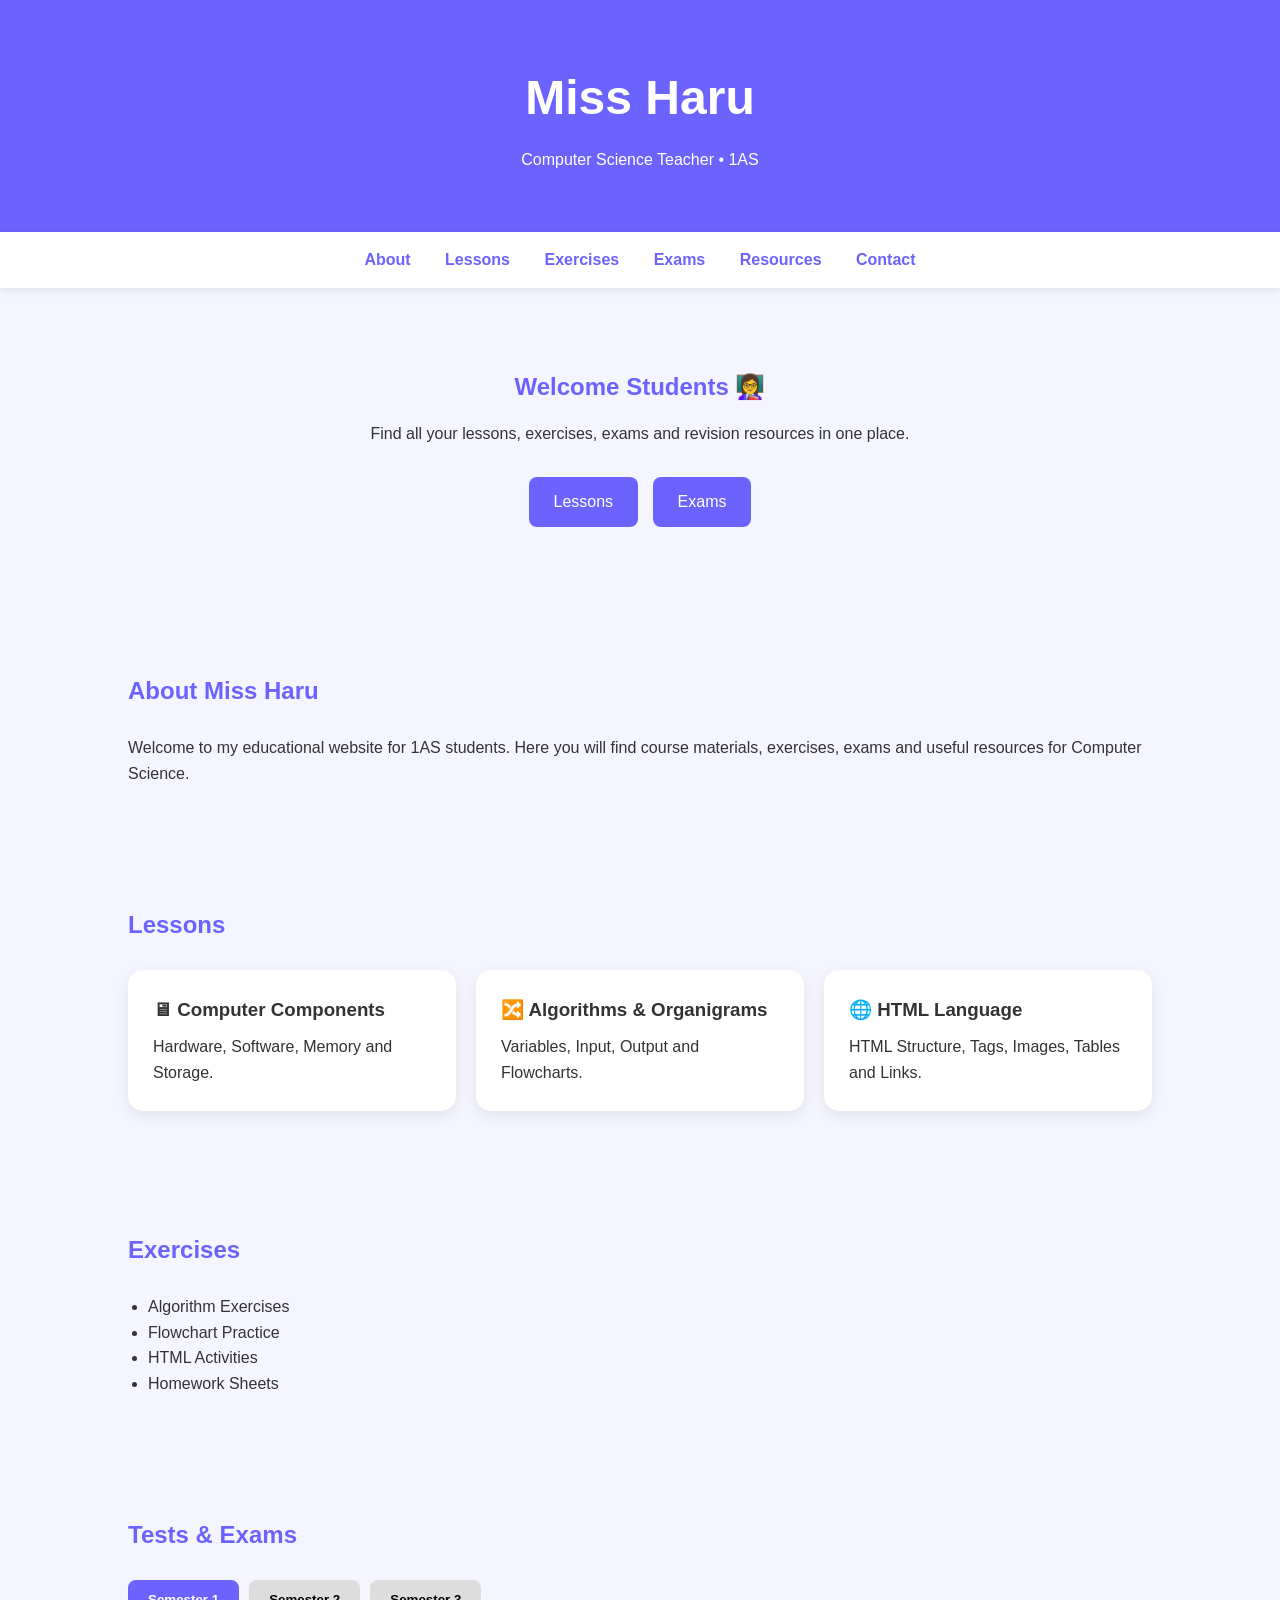
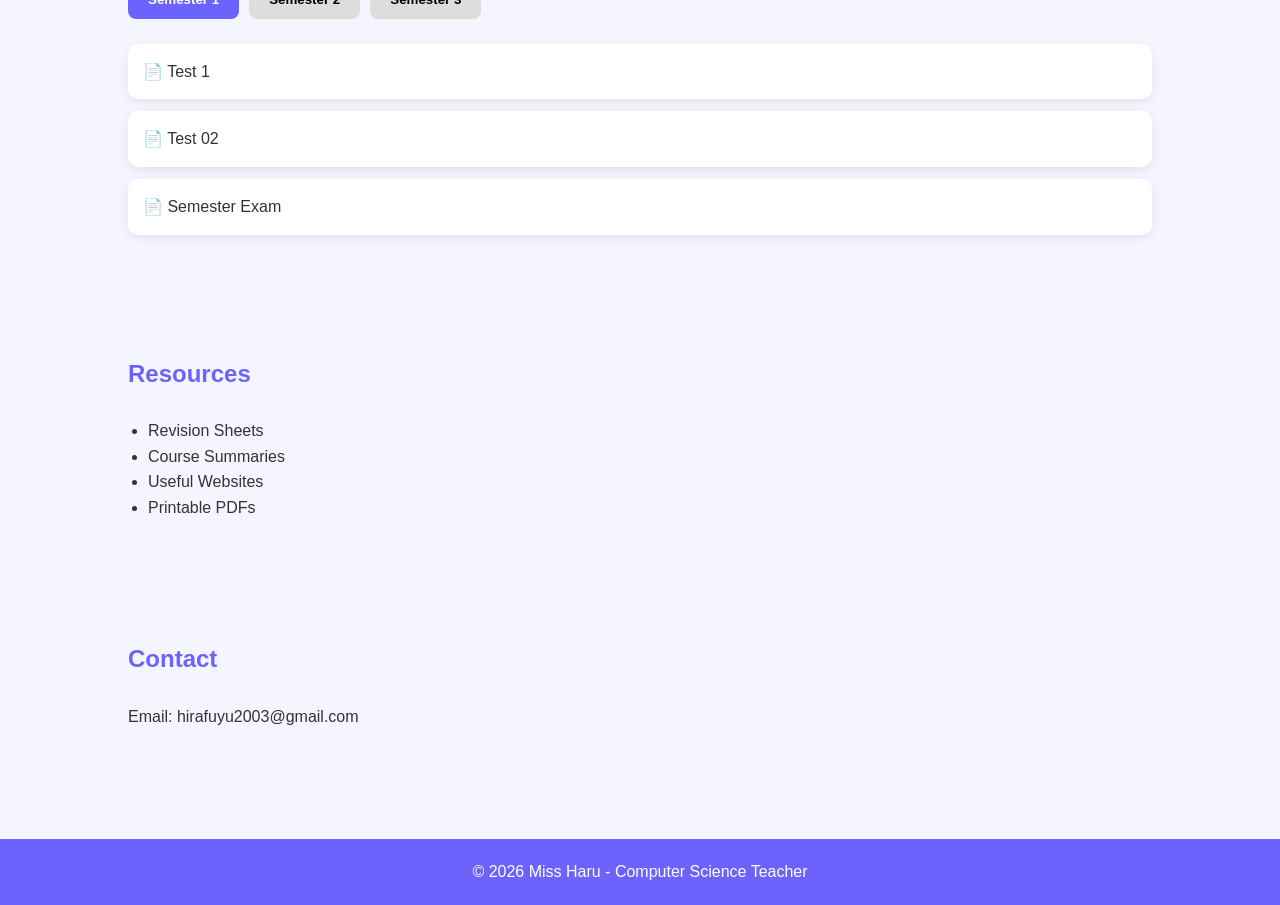
==== index.html @ 5f1b2a5d "Update index.html" ====
<!DOCTYPE html>
<html lang="en">
<head>
    <meta charset="UTF-8">
    <meta name="viewport" content="width=device-width, initial-scale=1.0">
    <title>Miss Haru | Computer Science Teacher</title>
    <link rel="stylesheet" href="style.css">
</head>
<body>

<header>
    <h1>Miss Haru</h1>
    <p>Computer Science Teacher • 1AS</p>
</header>

<nav>
    <a href="#about">About</a>
    <a href="#lessons">Lessons</a>
    <a href="#exercises">Exercises</a>
    <a href="#exams">Exams</a>
    <a href="#resources">Resources</a>
    <a href="#contact">Contact</a>
</nav>

<section class="hero">
    <h2>Welcome Students 👩‍🏫</h2>
    <p>
        Find all your lessons, exercises, exams and revision resources
        in one place.
    </p>

    <div class="buttons">
        <a href="#lessons" class="btn">Lessons</a>
        <a href="#exams" class="btn">Exams</a>
    </div>
</section>

<section id="about">
    <h2>About Miss Haru</h2>
    <p>
        Welcome to my educational website for 1AS students.
        Here you will find course materials, exercises,
        exams and useful resources for Computer Science.
    </p>
</section>

<section id="lessons">
    <h2>Lessons</h2>

    <div class="cards">

        <div class="card">
            <h3>🖥 Computer Components</h3>
            <p>Hardware, Software, Memory and Storage.</p>
        </div>

        <div class="card">
            <h3>🔀 Algorithms & Organigrams</h3>
            <p>Variables, Input, Output and Flowcharts.</p>
        </div>

        <div class="card">
            <h3>🌐 HTML Language</h3>
            <p>HTML Structure, Tags, Images, Tables and Links.</p>
        </div>

    </div>
</section>

<section id="exercises">
    <h2>Exercises</h2>

    <ul>
        <li>Algorithm Exercises</li>
        <li>Flowchart Practice</li>
        <li>HTML Activities</li>
        <li>Homework Sheets</li>
    </ul>
</section>

<section id="exams">
    <h2>Tests & Exams</h2>

    <div class="semester-buttons">

        <button class="semester-btn active"
                onclick="showSemester('s1', this)">
            Semester 1
        </button>

        <button class="semester-btn"
                onclick="showSemester('s2', this)">
            Semester 2
        </button>

        <button class="semester-btn"
                onclick="showSemester('s3', this)">
            Semester 3
        </button>

    </div>

    <!-- Semester 1 -->
    <div id="s1" class="semester-content">

        <a class="file-link"
           href="https://docs.google.com/document/d/1HttYBcA6JIwqnzbHLLjo4hazsIRl4T9G/edit?usp=drive_link&ouid=104030590589954354339&rtpof=true&sd=true"
           target="_blank">
           📄 Test 1
        </a>

        <a class="file-link"
           href="https://drive.google.com/drive/MyDrive/Miss.Haru/exams/semester1/فرض C - easier.docx"
           target="_blank">
           📄 Test 02
        </a>

        <a class="file-link"
           href="https://drive.google.com/drive/MyDrive/Miss.Haru/exams/semester1/فرض B - easier.docx"
           target="_blank">
           📄 Semester Exam
        </a>

    </div>

    <!-- Semester 2 -->
    <div id="s2" class="semester-content hidden">

        <a class="file-link"
           href="https://drive.google.com/file/d/FILE_ID_4/view"
           target="_blank">
           📄 Test 03
        </a>

        <a class="file-link"
           href="https://drive.google.com/file/d/FILE_ID_5/view"
           target="_blank">
           📄 Test 04
        </a>

        <a class="file-link"
           href="https://drive.google.com/file/d/FILE_ID_6/view"
           target="_blank">
           📄 Semester Exam
        </a>

    </div>

    <!-- Semester 3 -->
    <div id="s3" class="semester-content hidden">

        <a class="file-link"
           href="https://drive.google.com/file/d/FILE_ID_7/view"
           target="_blank">
           📄 Final Exam
        </a>

        <a class="file-link"
           href="https://drive.google.com/file/d/FILE_ID_8/view"
           target="_blank">
           📄 Revision Test
        </a>

    </div>

</section>

<section id="resources">
    <h2>Resources</h2>

    <ul>
        <li>Revision Sheets</li>
        <li>Course Summaries</li>
        <li>Useful Websites</li>
        <li>Printable PDFs</li>
    </ul>
</section>

<section id="contact">
    <h2>Contact</h2>

    <p>Email: hirafuyu2003@gmail.com</p>
</section>

<footer>
    <p>© 2026 Miss Haru - Computer Science Teacher</p>
</footer>

<script src="script.js"></script>

</body>
</html>
---- style.css ----
*{
    margin:0;
    padding:0;
    box-sizing:border-box;
}

html{
    scroll-behavior:smooth;
}

body{
    font-family:Arial, Helvetica, sans-serif;
    background:#f4f5ff;
    color:#333;
    line-height:1.6;
}

header{
    background:#6c63ff;
    color:white;
    text-align:center;
    padding:60px 20px;
}

header h1{
    font-size:3rem;
}

header p{
    margin-top:10px;
}

nav{
    background:white;
    text-align:center;
    padding:15px;
    box-shadow:0 2px 8px rgba(0,0,0,.1);
    position:sticky;
    top:0;
    z-index:100;
}

nav a{
    text-decoration:none;
    color:#6c63ff;
    margin:0 15px;
    font-weight:bold;
}

nav a:hover{
    color:#4338ca;
}

.hero{
    text-align:center;
    padding:80px 20px;
}

.hero h2{
    margin-bottom:15px;
}

.buttons{
    margin-top:25px;
}

.btn{
    display:inline-block;
    text-decoration:none;
    background:#6c63ff;
    color:white;
    padding:12px 25px;
    border-radius:8px;
    margin:5px;
}

.btn:hover{
    background:#4f46e5;
}

section{
    padding:60px 10%;
}

section h2{
    color:#6c63ff;
    margin-bottom:25px;
}

.cards{
    display:flex;
    flex-wrap:wrap;
    gap:20px;
}

.card{
    background:white;
    padding:25px;
    border-radius:15px;
    box-shadow:0 5px 15px rgba(0,0,0,.08);
    flex:1;
    min-width:250px;
    transition:0.3s;
}

.card:hover{
    transform:translateY(-6px);
}

.card h3{
    margin-bottom:10px;
}

ul{
    margin-left:20px;
}

.semester-buttons{
    display:flex;
    gap:10px;
    margin-bottom:25px;
    flex-wrap:wrap;
}

.semester-btn{
    padding:12px 20px;
    border:none;
    border-radius:8px;
    background:#ddd;
    cursor:pointer;
    font-weight:bold;
}

.semester-btn.active{
    background:#6c63ff;
    color:white;
}

.semester-content{
    display:flex;
    flex-direction:column;
    gap:12px;
}

.hidden{
    display:none;
}

.file-link{
    background:white;
    text-decoration:none;
    color:#333;
    padding:15px;
    border-radius:10px;
    box-shadow:0 3px 10px rgba(0,0,0,.08);
    transition:0.3s;
}

.file-link:hover{
    transform:translateX(5px);
}

footer{
    background:#6c63ff;
    color:white;
    text-align:center;
    padding:20px;
    margin-top:50px;
}

@media(max-width:768px){

    header h1{
        font-size:2rem;
    }

    nav a{
        display:block;
        margin:10px;
    }

    .cards{
        flex-direction:column;
    }

}
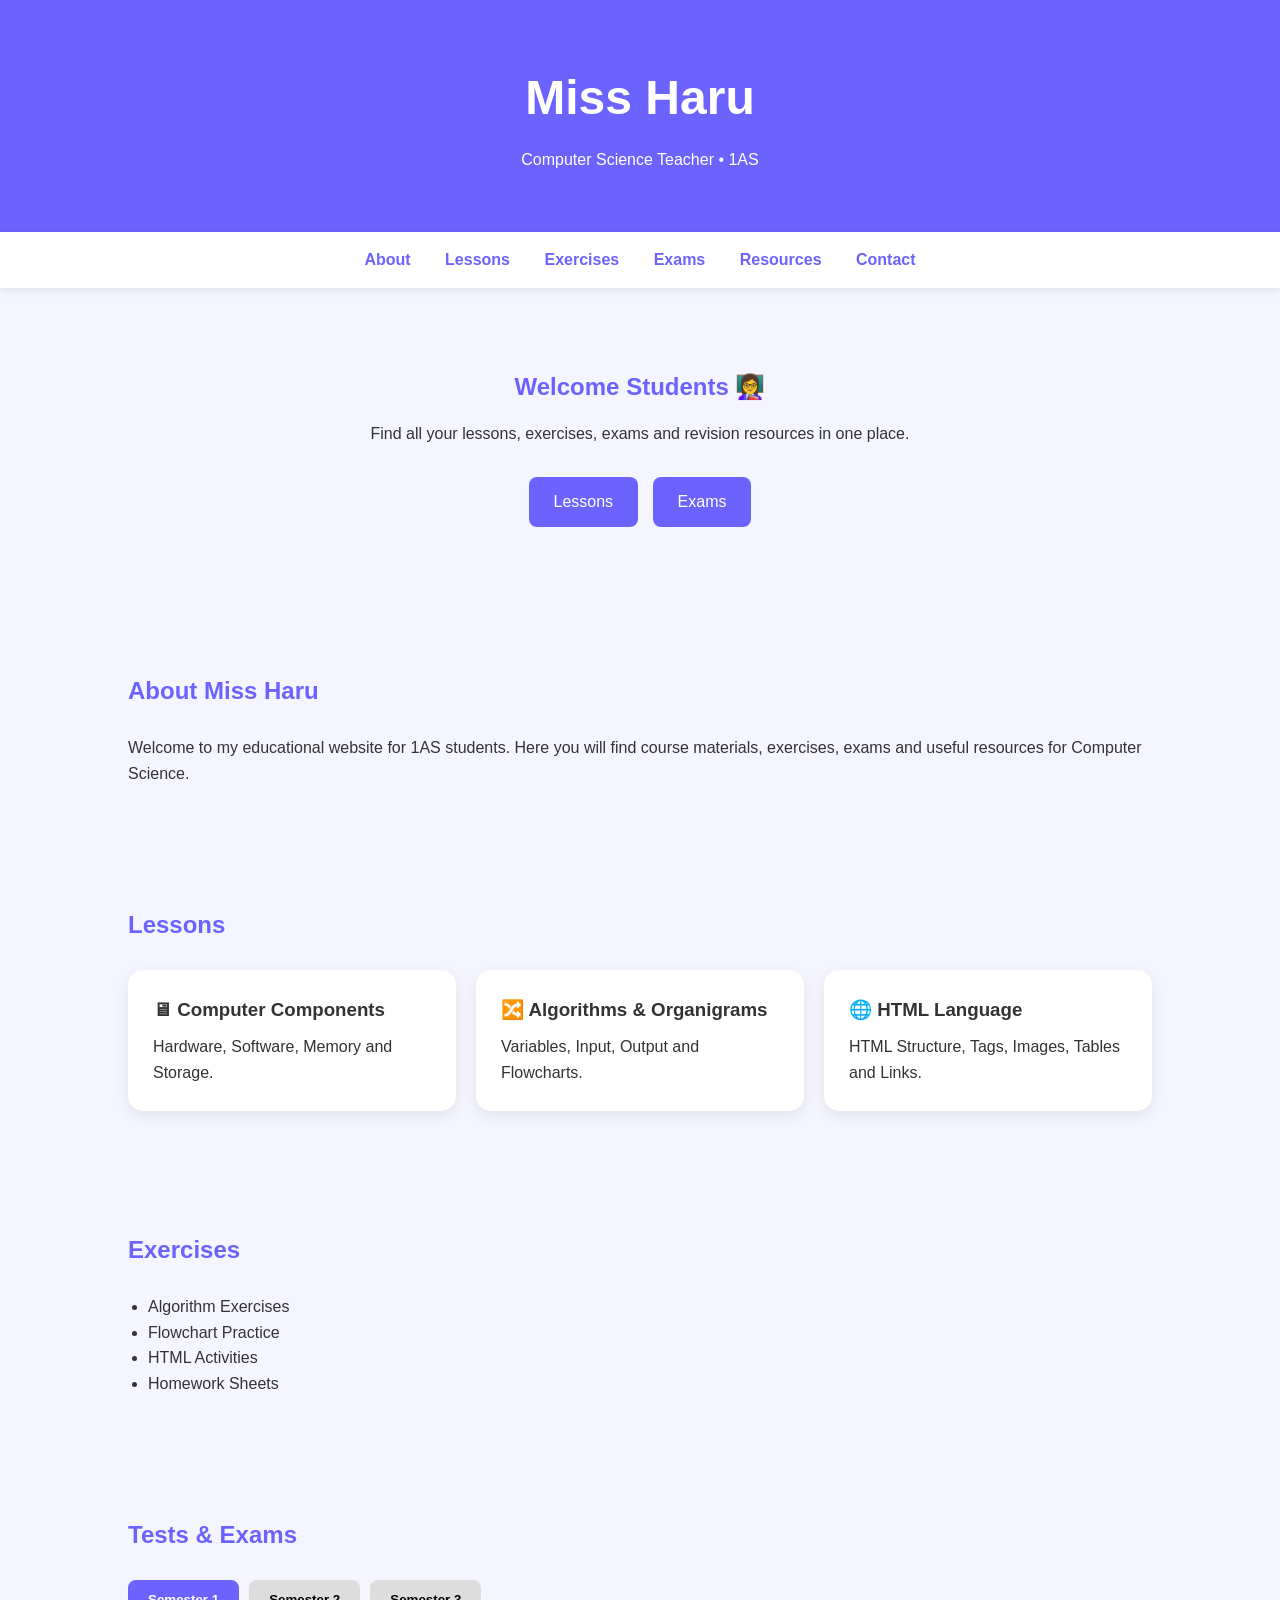
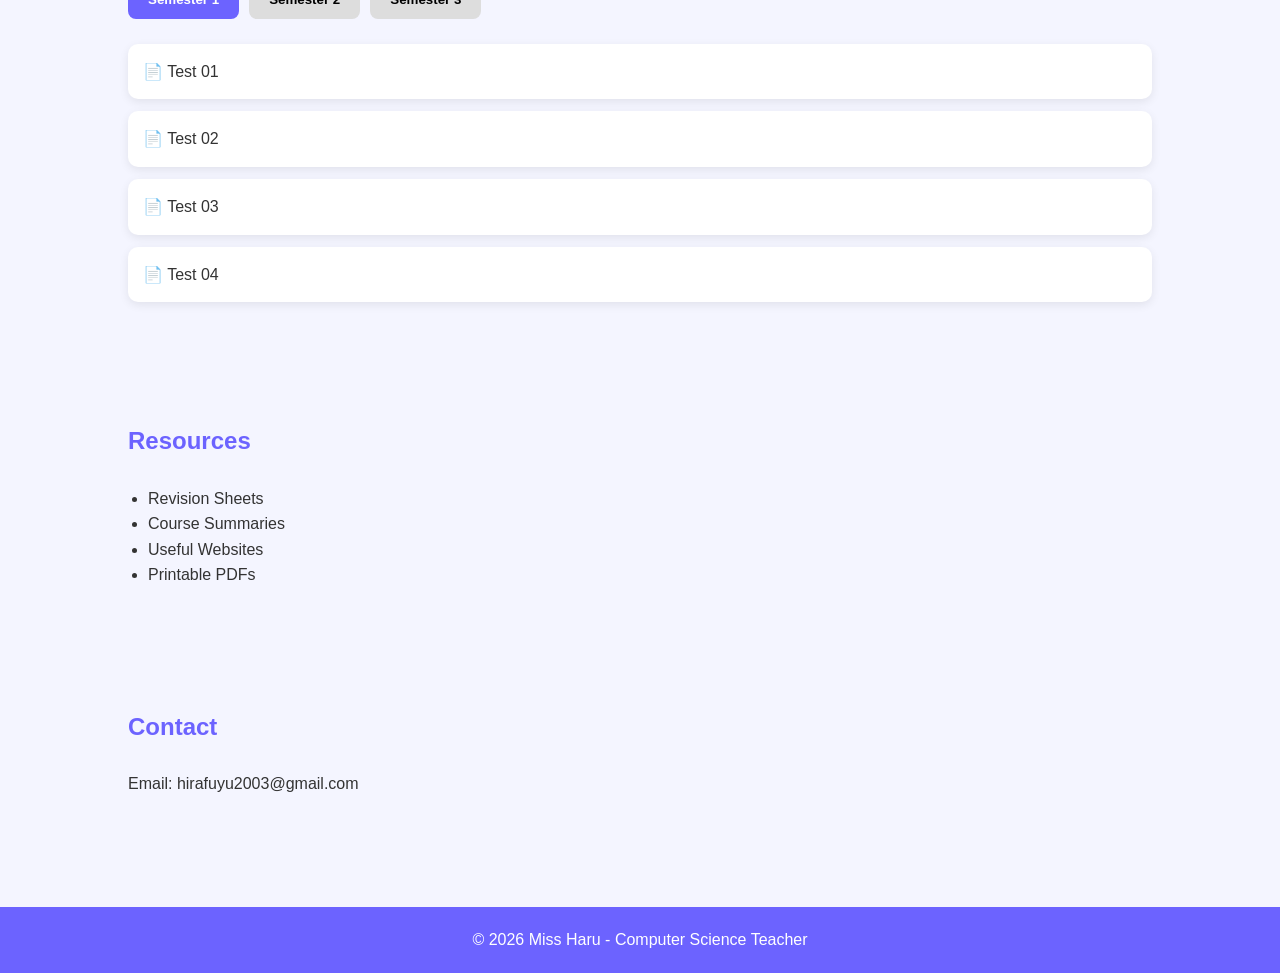
==== commit 9d04d6cd: "Update document links and test names in index.html" ====
--- a/index.html
+++ b/index.html
@@ -106,19 +106,25 @@
         <a class="file-link"
            href="https://docs.google.com/document/d/1HttYBcA6JIwqnzbHLLjo4hazsIRl4T9G/edit?usp=drive_link&ouid=104030590589954354339&rtpof=true&sd=true"
            target="_blank">
-           📄 Test 1
+           📄 Test 01
         </a>
 
         <a class="file-link"
-           href="https://drive.google.com/drive/MyDrive/Miss.Haru/exams/semester1/فرض C - easier.docx"
+           href="https://docs.google.com/document/d/1VN7Mac-yUS4EKmp8bcrLnFptUNzkGQrN/edit?usp=drive_link&ouid=104030590589954354339&rtpof=true&sd=true"
            target="_blank">
            📄 Test 02
         </a>
 
         <a class="file-link"
-           href="https://drive.google.com/drive/MyDrive/Miss.Haru/exams/semester1/فرض B - easier.docx"
+           href="https://docs.google.com/document/d/1Vyz4jThIdWHv7G8966OVTLlw8voYExCw/edit?usp=drive_link&ouid=104030590589954354339&rtpof=true&sd=true"
            target="_blank">
-           📄 Semester Exam
+           📄 Test 03
+        </a>
+        
+        <a class="file-link"
+           href="https://docs.google.com/document/d/1Las5_eQPMrxNv_8gL14Y8X1Q0MrZ-Vqn/edit?usp=drive_link&ouid=104030590589954354339&rtpof=true&sd=true"
+           target="_blank">
+           📄 Test 04
         </a>
 
     </div>
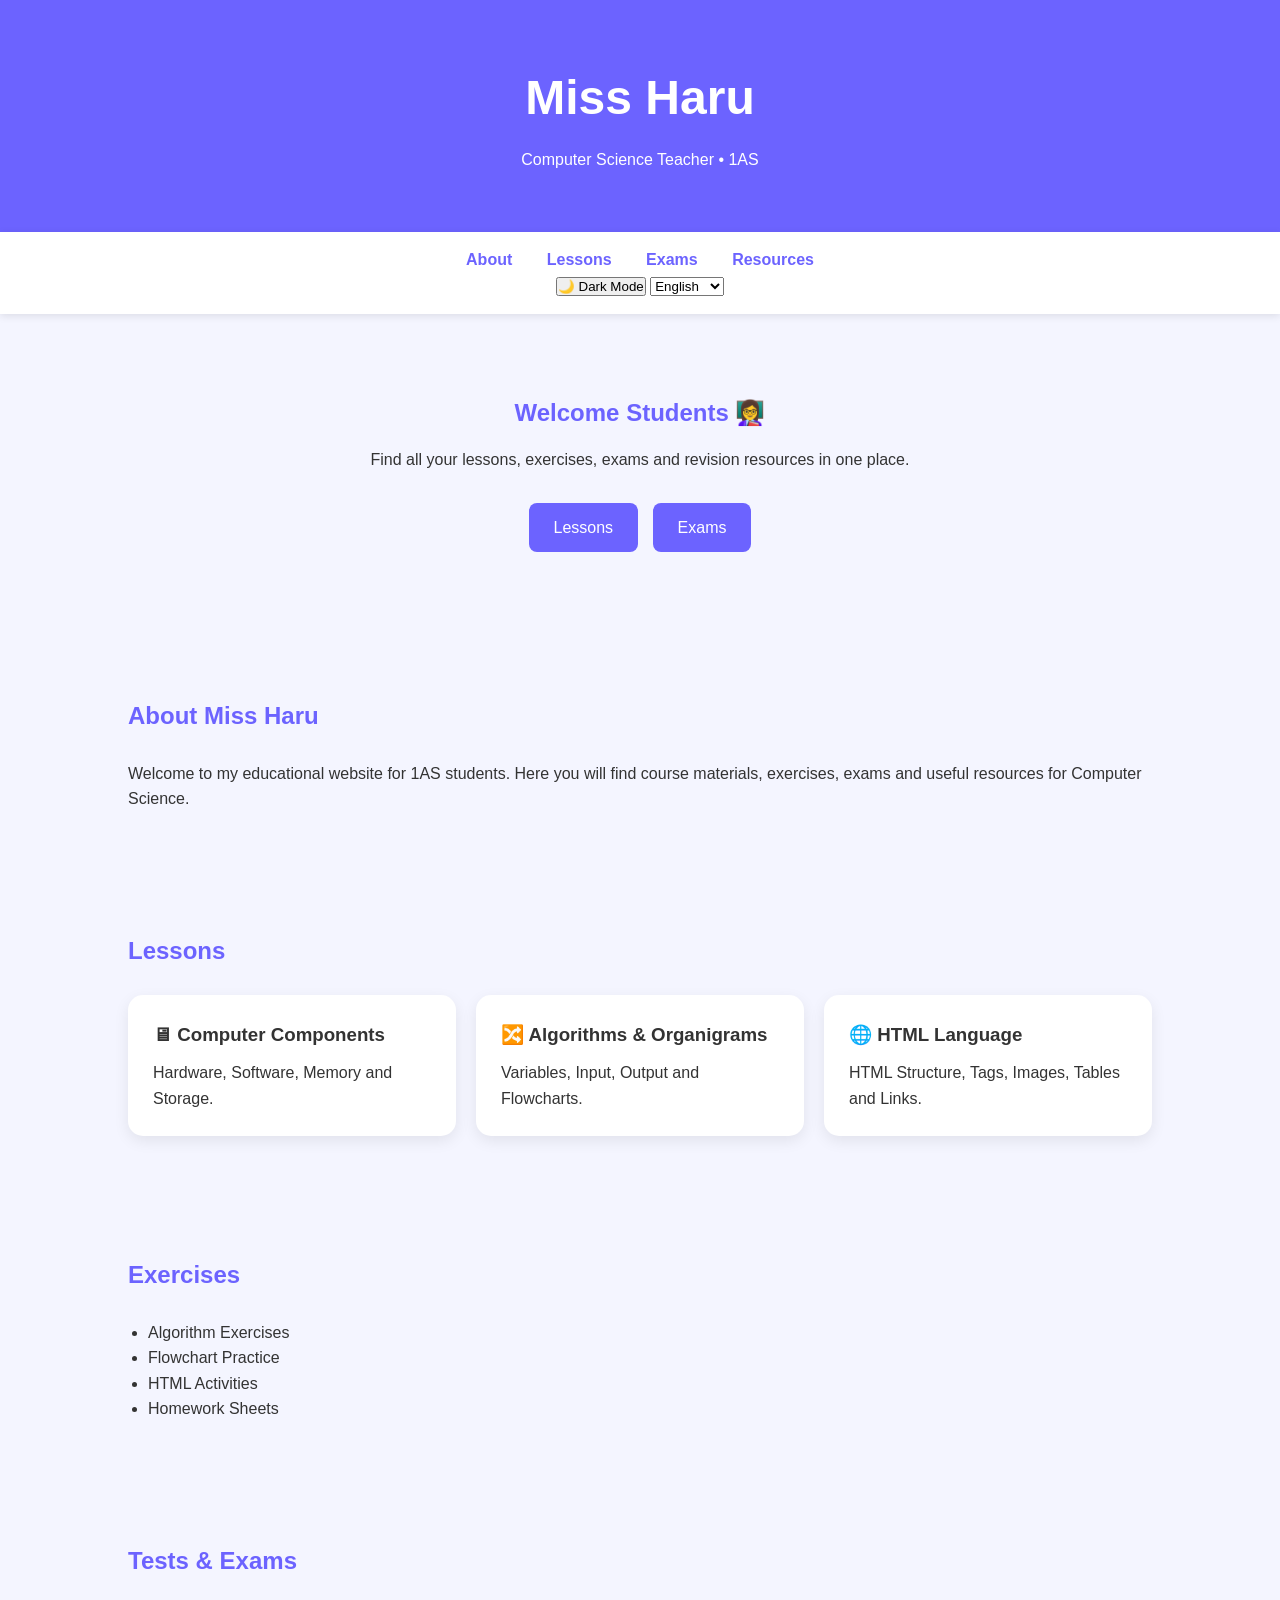
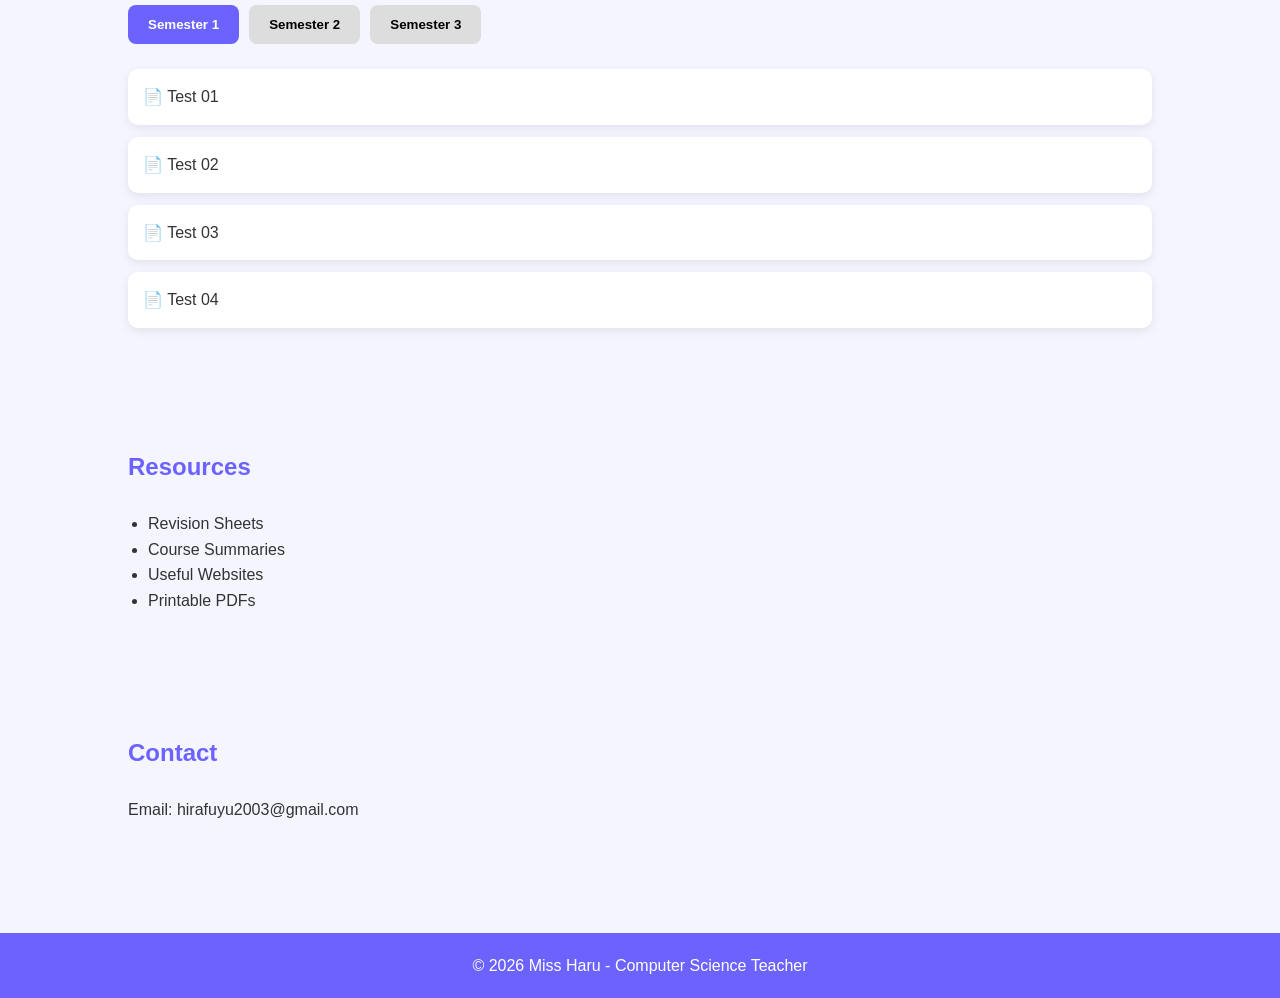
==== commit d0254a57: "Update index.html" ====
--- a/index.html
+++ b/index.html
@@ -14,14 +14,29 @@
 </header>
 
 <nav>
-    <a href="#about">About</a>
-    <a href="#lessons">Lessons</a>
-    <a href="#exercises">Exercises</a>
-    <a href="#exams">Exams</a>
-    <a href="#resources">Resources</a>
-    <a href="#contact">Contact</a>
+
+    <div class="nav-links">
+        <a href="#about">About</a>
+        <a href="#lessons">Lessons</a>
+        <a href="#exams">Exams</a>
+        <a href="#resources">Resources</a>
+    </div>
+
+    <div class="controls">
+
+        <button id="themeBtn">
+            🌙 Dark Mode
+        </button>
+
+        <select id="languageSelect">
+            <option value="en">English</option>
+            <option value="fr">Français</option>
+            <option value="ar">العربية</option>
+        </select>
+
+    </div>
+
 </nav>
-
 <section class="hero">
     <h2>Welcome Students 👩‍🏫</h2>
     <p>
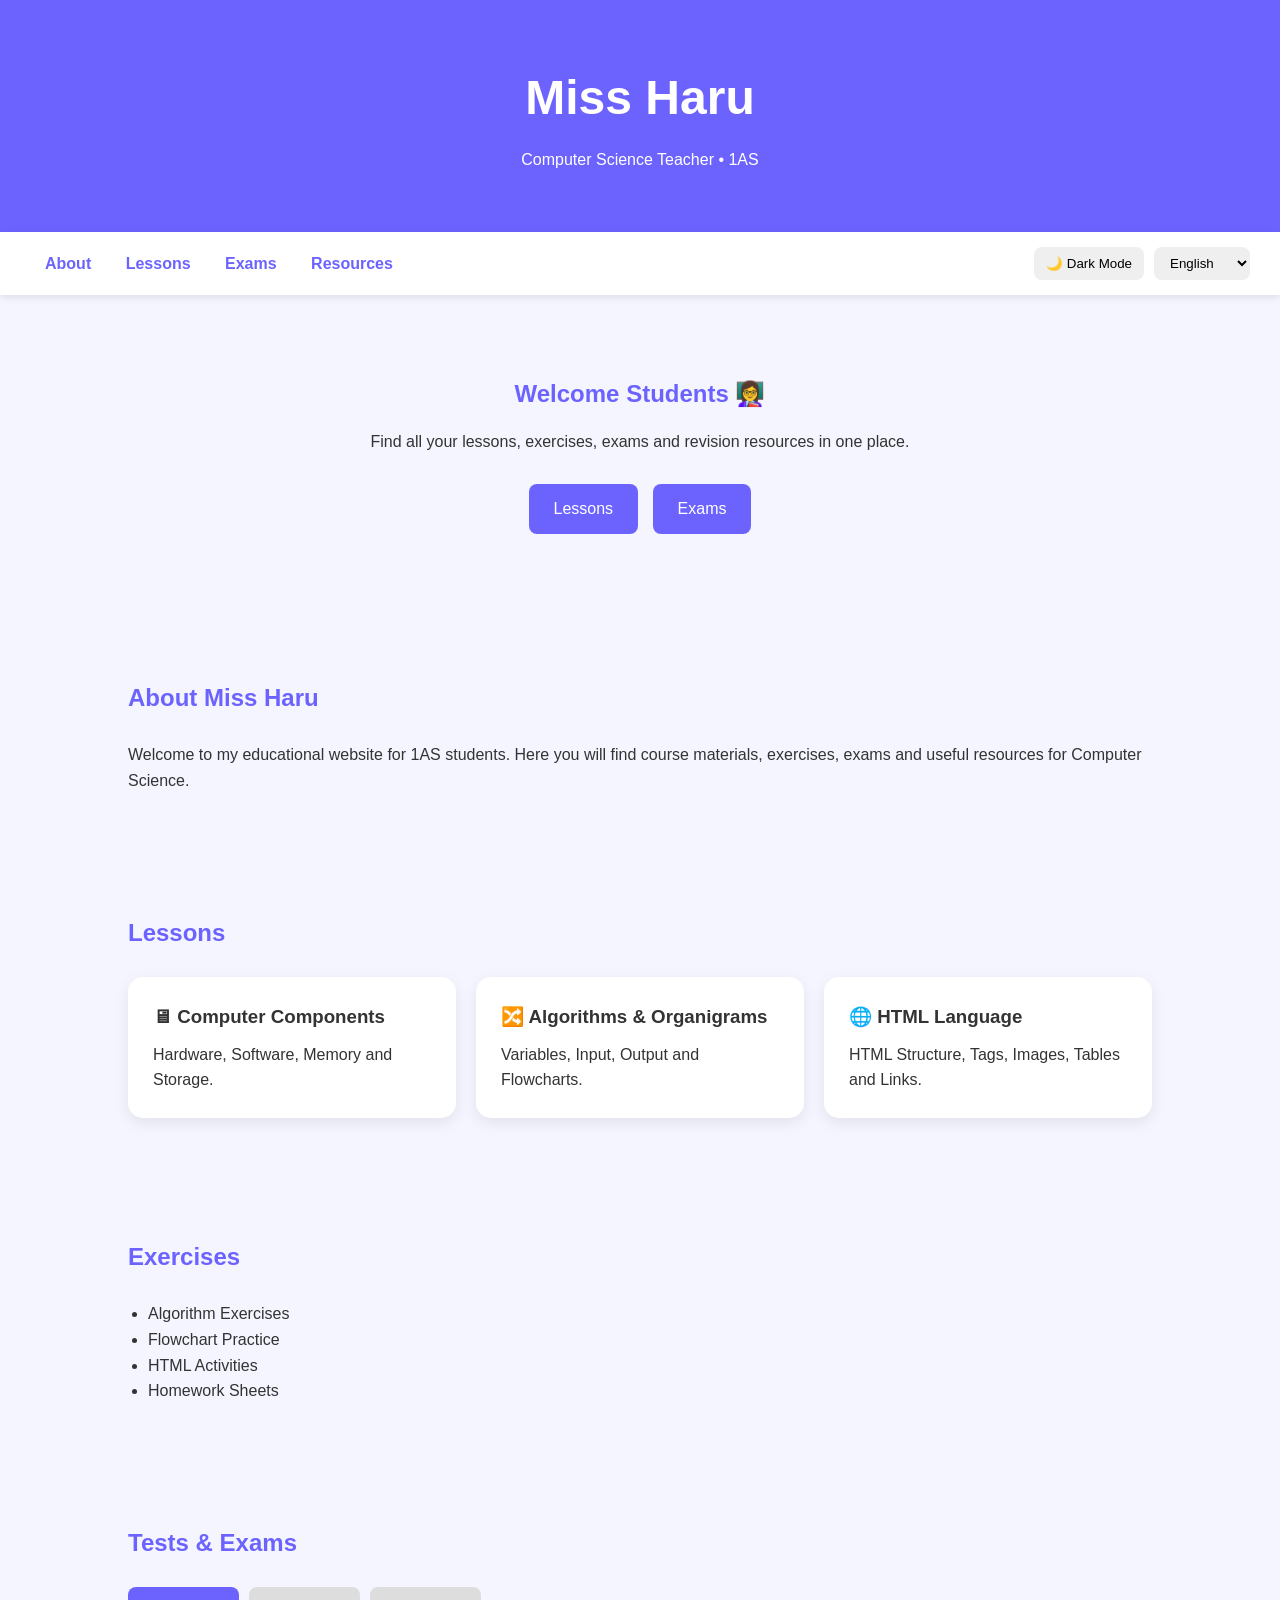
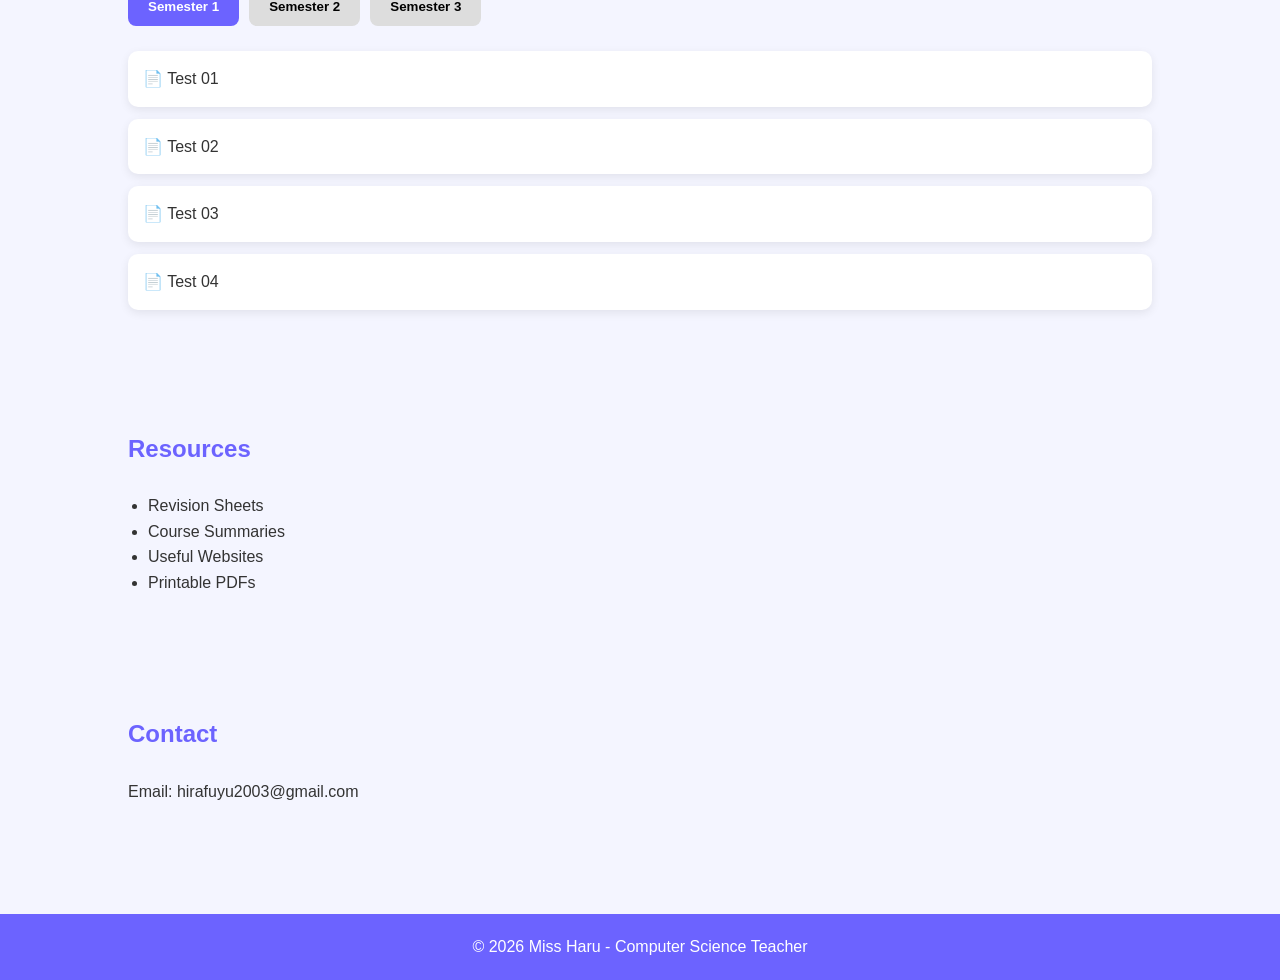
==== commit f17b6a16: "Add id to welcome title in index.html" ====
--- a/index.html
+++ b/index.html
@@ -38,7 +38,7 @@
 
 </nav>
 <section class="hero">
-    <h2>Welcome Students 👩‍🏫</h2>
+    <h2 id="welcomeTitle" >Welcome Students 👩‍🏫</h2>
     <p>
         Find all your lessons, exercises, exams and revision resources
         in one place.
--- a/style.css
+++ b/style.css
@@ -184,3 +184,53 @@
     }
 
 }
+nav{
+    display:flex;
+    justify-content:space-between;
+    align-items:center;
+    padding:15px 30px;
+    background:white;
+    box-shadow:0 2px 8px rgba(0,0,0,.1);
+}
+
+.nav-links a{
+    margin-right:15px;
+    text-decoration:none;
+    color:#6c63ff;
+    font-weight:bold;
+}
+
+.controls{
+    display:flex;
+    gap:10px;
+}
+
+#themeBtn,
+#languageSelect{
+    padding:8px 12px;
+    border:none;
+    border-radius:8px;
+    cursor:pointer;
+}
+.dark-mode{
+    background:#1e1e1e;
+    color:white;
+}
+
+.dark-mode nav{
+    background:#2a2a2a;
+}
+
+.dark-mode .card{
+    background:#2f2f2f;
+    color:white;
+}
+
+.dark-mode .file-link{
+    background:#2f2f2f;
+    color:white;
+}
+
+.dark-mode section{
+    color:white;
+}
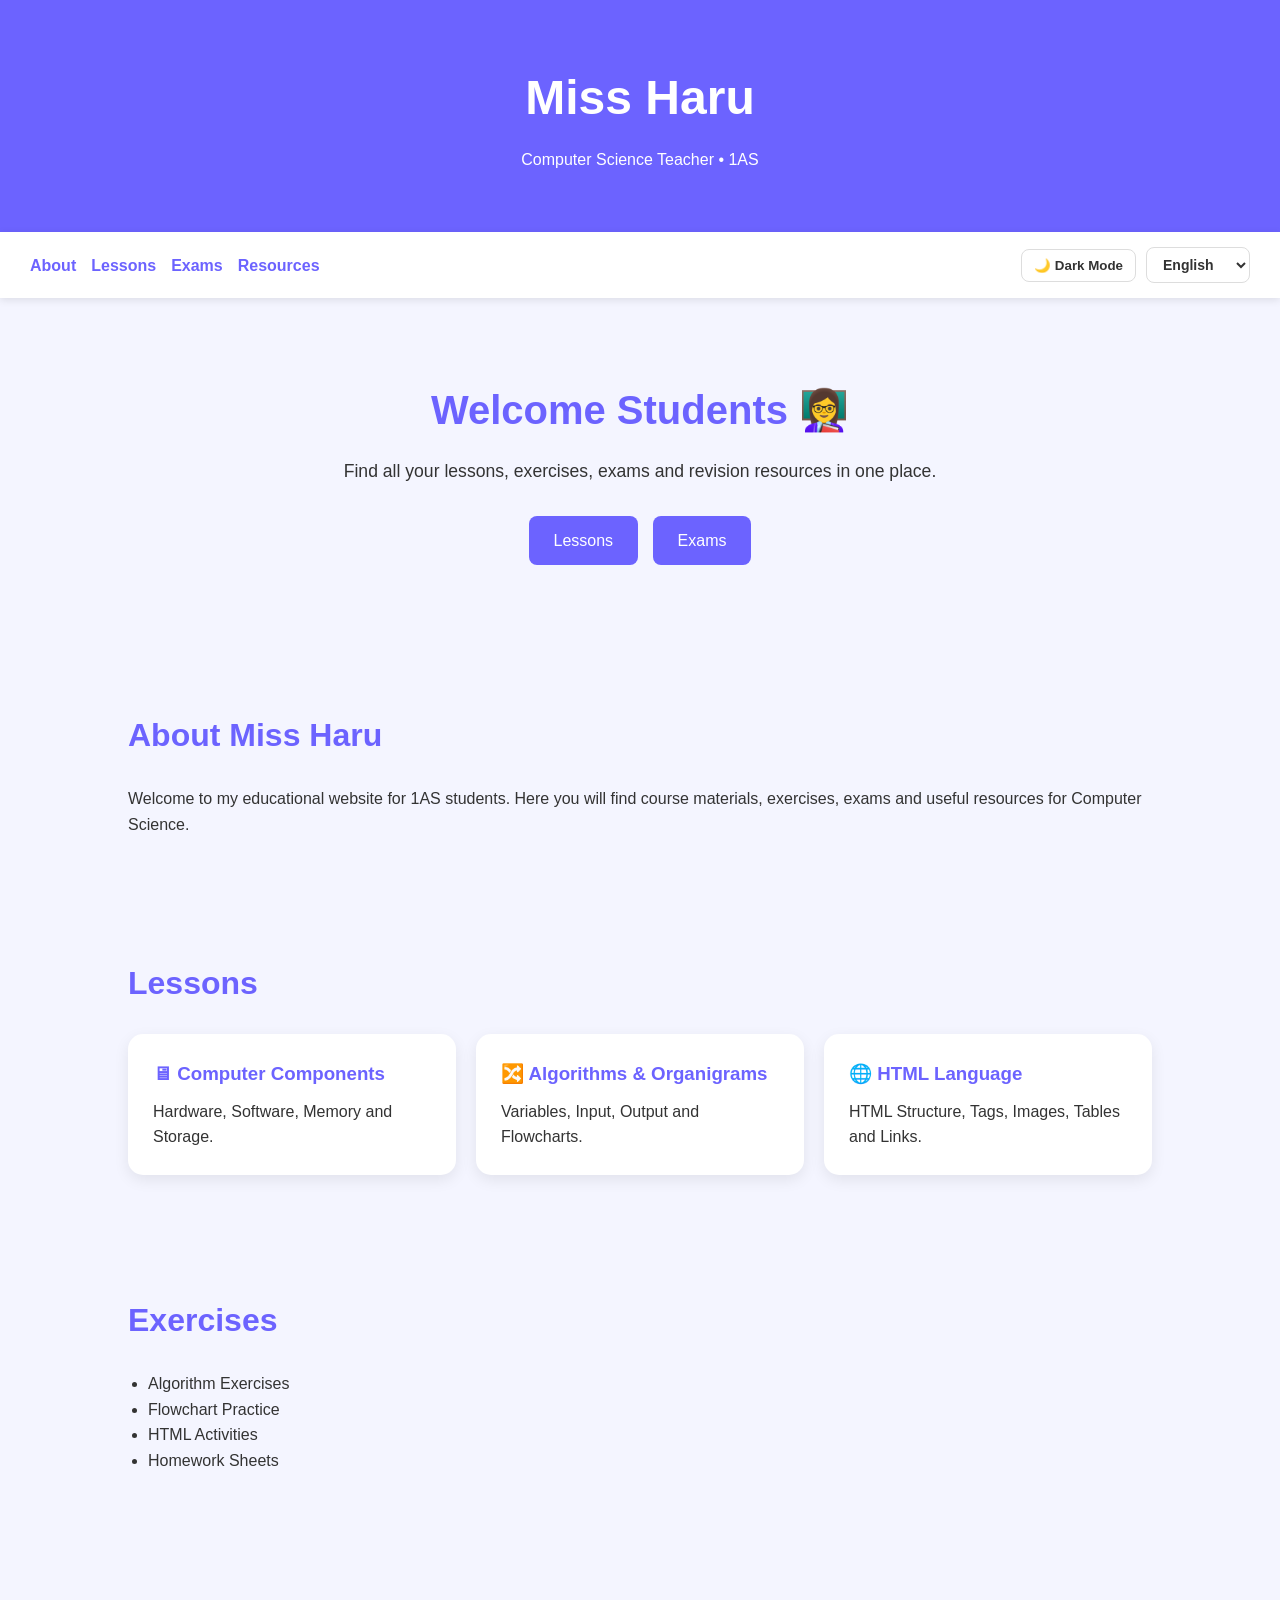
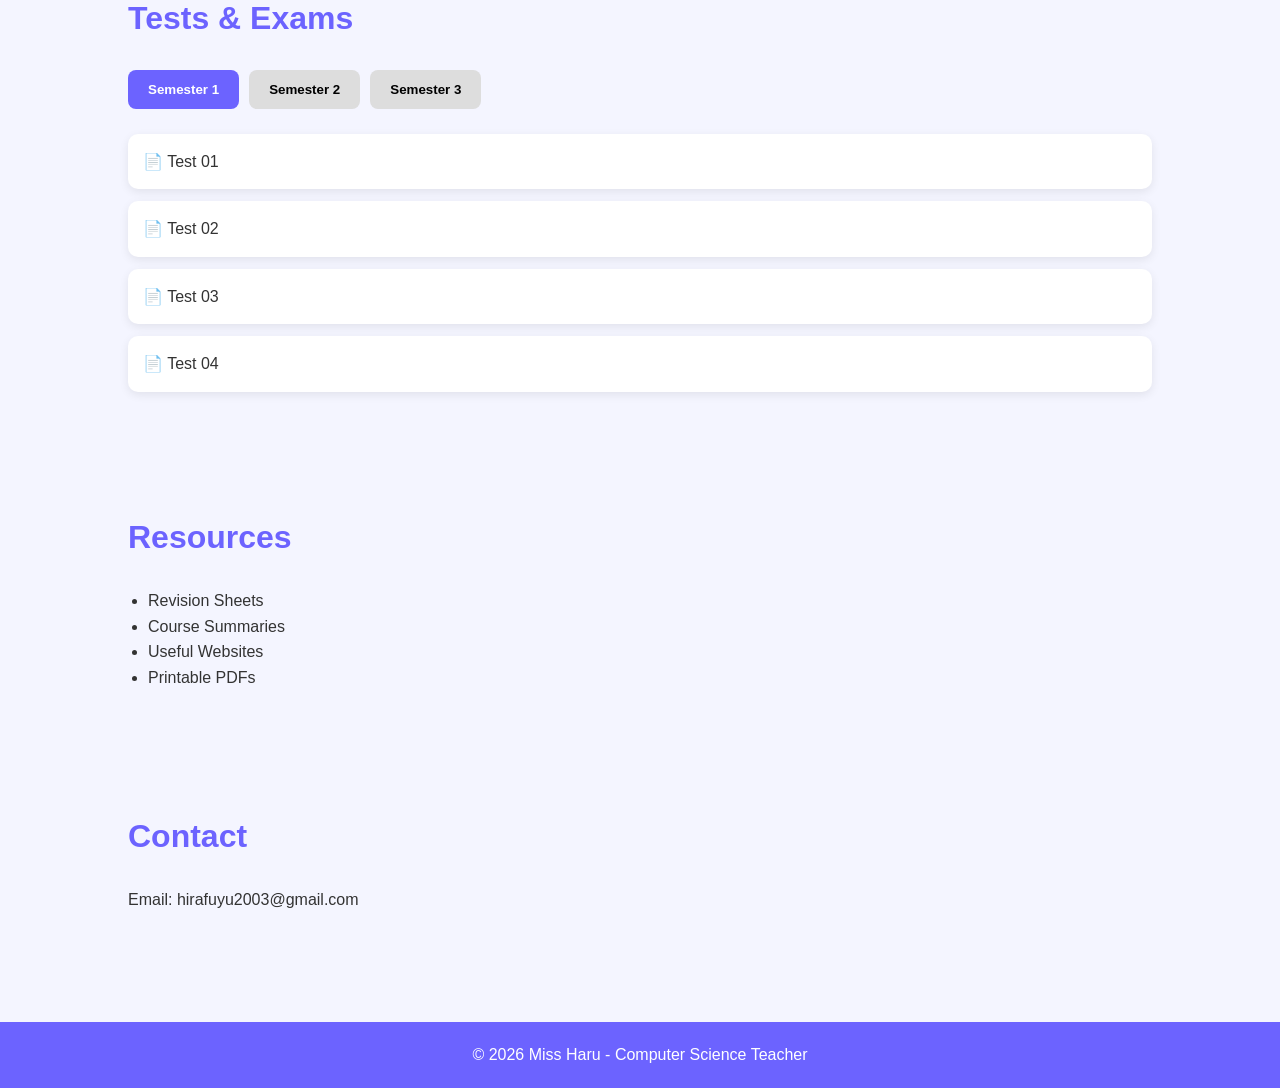
==== commit 65c4b699: "Add multilingual support (English, French, Arabic) with RTL layout for Arabic" ====
--- a/index.html
+++ b/index.html
@@ -9,22 +9,22 @@
 <body>
 
 <header>
-    <h1>Miss Haru</h1>
-    <p>Computer Science Teacher • 1AS</p>
+    <h1 data-i18n="header_h1">Miss Haru</h1>
+    <p data-i18n="header_p">Computer Science Teacher • 1AS</p>
 </header>
 
 <nav>
 
     <div class="nav-links">
-        <a href="#about">About</a>
-        <a href="#lessons">Lessons</a>
-        <a href="#exams">Exams</a>
-        <a href="#resources">Resources</a>
+        <a href="#about" data-i18n="nav_about">About</a>
+        <a href="#lessons" data-i18n="nav_lessons">Lessons</a>
+        <a href="#exams" data-i18n="nav_exams">Exams</a>
+        <a href="#resources" data-i18n="nav_resources">Resources</a>
     </div>
 
     <div class="controls">
 
-        <button id="themeBtn">
+        <button id="themeBtn" data-i18n="theme_btn">
             🌙 Dark Mode
         </button>
 
@@ -38,21 +38,21 @@
 
 </nav>
 <section class="hero">
-    <h2 id="welcomeTitle" >Welcome Students 👩‍🏫</h2>
-    <p>
+    <h2 data-i18n="hero_h2">Welcome Students 👩‍🏫</h2>
+    <p data-i18n="hero_p">
         Find all your lessons, exercises, exams and revision resources
         in one place.
     </p>
 
     <div class="buttons">
-        <a href="#lessons" class="btn">Lessons</a>
-        <a href="#exams" class="btn">Exams</a>
+        <a href="#lessons" class="btn" data-i18n="hero_btn_lessons">Lessons</a>
+        <a href="#exams" class="btn" data-i18n="hero_btn_exams">Exams</a>
     </div>
 </section>
 
 <section id="about">
-    <h2>About Miss Haru</h2>
-    <p>
+    <h2 data-i18n="about_h2">About Miss Haru</h2>
+    <p data-i18n="about_p">
         Welcome to my educational website for 1AS students.
         Here you will find course materials, exercises,
         exams and useful resources for Computer Science.
@@ -60,57 +60,57 @@
 </section>
 
 <section id="lessons">
-    <h2>Lessons</h2>
+    <h2 data-i18n="lessons_h2">Lessons</h2>
 
     <div class="cards">
 
         <div class="card">
-            <h3>🖥 Computer Components</h3>
-            <p>Hardware, Software, Memory and Storage.</p>
+            <h3 data-i18n="lessons_card1_h3">🖥 Computer Components</h3>
+            <p data-i18n="lessons_card1_p">Hardware, Software, Memory and Storage.</p>
         </div>
 
         <div class="card">
-            <h3>🔀 Algorithms & Organigrams</h3>
-            <p>Variables, Input, Output and Flowcharts.</p>
+            <h3 data-i18n="lessons_card2_h3">🔀 Algorithms & Organigrams</h3>
+            <p data-i18n="lessons_card2_p">Variables, Input, Output and Flowcharts.</p>
         </div>
 
         <div class="card">
-            <h3>🌐 HTML Language</h3>
-            <p>HTML Structure, Tags, Images, Tables and Links.</p>
+            <h3 data-i18n="lessons_card3_h3">🌐 HTML Language</h3>
+            <p data-i18n="lessons_card3_p">HTML Structure, Tags, Images, Tables and Links.</p>
         </div>
 
     </div>
 </section>
 
 <section id="exercises">
-    <h2>Exercises</h2>
+    <h2 data-i18n="exercises_h2">Exercises</h2>
 
     <ul>
-        <li>Algorithm Exercises</li>
-        <li>Flowchart Practice</li>
-        <li>HTML Activities</li>
-        <li>Homework Sheets</li>
+        <li data-i18n="exercises_li1">Algorithm Exercises</li>
+        <li data-i18n="exercises_li2">Flowchart Practice</li>
+        <li data-i18n="exercises_li3">HTML Activities</li>
+        <li data-i18n="exercises_li4">Homework Sheets</li>
     </ul>
 </section>
 
 <section id="exams">
-    <h2>Tests & Exams</h2>
+    <h2 data-i18n="exams_h2">Tests & Exams</h2>
 
     <div class="semester-buttons">
 
         <button class="semester-btn active"
                 onclick="showSemester('s1', this)">
-            Semester 1
+            <span data-i18n="semester_btn1">Semester 1</span>
         </button>
 
         <button class="semester-btn"
                 onclick="showSemester('s2', this)">
-            Semester 2
+            <span data-i18n="semester_btn2">Semester 2</span>
         </button>
 
         <button class="semester-btn"
                 onclick="showSemester('s3', this)">
-            Semester 3
+            <span data-i18n="semester_btn3">Semester 3</span>
         </button>
 
     </div>
@@ -120,25 +120,29 @@
 
         <a class="file-link"
            href="https://docs.google.com/document/d/1HttYBcA6JIwqnzbHLLjo4hazsIRl4T9G/edit?usp=drive_link&ouid=104030590589954354339&rtpof=true&sd=true"
-           target="_blank">
+           target="_blank"
+           data-i18n="test_01">
            📄 Test 01
         </a>
 
         <a class="file-link"
            href="https://docs.google.com/document/d/1VN7Mac-yUS4EKmp8bcrLnFptUNzkGQrN/edit?usp=drive_link&ouid=104030590589954354339&rtpof=true&sd=true"
-           target="_blank">
+           target="_blank"
+           data-i18n="test_02">
            📄 Test 02
         </a>
 
         <a class="file-link"
            href="https://docs.google.com/document/d/1Vyz4jThIdWHv7G8966OVTLlw8voYExCw/edit?usp=drive_link&ouid=104030590589954354339&rtpof=true&sd=true"
-           target="_blank">
+           target="_blank"
+           data-i18n="test_03">
            📄 Test 03
         </a>
         
         <a class="file-link"
            href="https://docs.google.com/document/d/1Las5_eQPMrxNv_8gL14Y8X1Q0MrZ-Vqn/edit?usp=drive_link&ouid=104030590589954354339&rtpof=true&sd=true"
-           target="_blank">
+           target="_blank"
+           data-i18n="test_04">
            📄 Test 04
         </a>
 
@@ -149,19 +153,22 @@
 
         <a class="file-link"
            href="https://drive.google.com/file/d/FILE_ID_4/view"
-           target="_blank">
+           target="_blank"
+           data-i18n="test_03_s2">
            📄 Test 03
         </a>
 
         <a class="file-link"
            href="https://drive.google.com/file/d/FILE_ID_5/view"
-           target="_blank">
+           target="_blank"
+           data-i18n="test_04_s2">
            📄 Test 04
         </a>
 
         <a class="file-link"
            href="https://drive.google.com/file/d/FILE_ID_6/view"
-           target="_blank">
+           target="_blank"
+           data-i18n="semester_exam">
            📄 Semester Exam
         </a>
 
@@ -172,13 +179,15 @@
 
         <a class="file-link"
            href="https://drive.google.com/file/d/FILE_ID_7/view"
-           target="_blank">
+           target="_blank"
+           data-i18n="final_exam">
            📄 Final Exam
         </a>
 
         <a class="file-link"
            href="https://drive.google.com/file/d/FILE_ID_8/view"
-           target="_blank">
+           target="_blank"
+           data-i18n="revision_test">
            📄 Revision Test
         </a>
 
@@ -187,27 +196,28 @@
 </section>
 
 <section id="resources">
-    <h2>Resources</h2>
+    <h2 data-i18n="resources_h2">Resources</h2>
 
     <ul>
-        <li>Revision Sheets</li>
-        <li>Course Summaries</li>
-        <li>Useful Websites</li>
-        <li>Printable PDFs</li>
+        <li data-i18n="resources_li1">Revision Sheets</li>
+        <li data-i18n="resources_li2">Course Summaries</li>
+        <li data-i18n="resources_li3">Useful Websites</li>
+        <li data-i18n="resources_li4">Printable PDFs</li>
     </ul>
 </section>
 
 <section id="contact">
-    <h2>Contact</h2>
-
-    <p>Email: hirafuyu2003@gmail.com</p>
+    <h2 data-i18n="contact_h2">Contact</h2>
+
+    <p data-i18n="contact_email">Email: hirafuyu2003@gmail.com</p>
 </section>
 
 <footer>
-    <p>© 2026 Miss Haru - Computer Science Teacher</p>
+    <p data-i18n="footer">© 2026 Miss Haru - Computer Science Teacher</p>
 </footer>
 
+<script src="translations.js"></script>
 <script src="script.js"></script>
 
 </body>
-</html>
+</html>
--- a/style.css
+++ b/style.css
@@ -31,24 +31,58 @@
 }
 
 nav{
+    display:flex;
+    justify-content:space-between;
+    align-items:center;
+    padding:15px 30px;
     background:white;
-    text-align:center;
-    padding:15px;
     box-shadow:0 2px 8px rgba(0,0,0,.1);
     position:sticky;
     top:0;
     z-index:100;
 }
 
-nav a{
+.nav-links {
+    display: flex;
+    gap: 15px;
+}
+
+.nav-links a{
     text-decoration:none;
     color:#6c63ff;
-    margin:0 15px;
     font-weight:bold;
-}
-
-nav a:hover{
+    transition: color 0.3s;
+}
+
+.nav-links a:hover{
     color:#4338ca;
+}
+
+.controls{
+    display:flex;
+    gap:10px;
+    align-items:center;
+}
+
+#themeBtn,
+#languageSelect{
+    padding:8px 12px;
+    border:1px solid #ddd;
+    border-radius:8px;
+    cursor:pointer;
+    font-weight:bold;
+    background:white;
+    color:#333;
+    transition: all 0.3s;
+}
+
+#themeBtn:hover,
+#languageSelect:hover{
+    background:#f0f0f0;
+}
+
+#languageSelect{
+    font-size: 14px;
 }
 
 .hero{
@@ -58,6 +92,13 @@
 
 .hero h2{
     margin-bottom:15px;
+    font-size: 2.5rem;
+    color: #6c63ff;
+}
+
+.hero p{
+    font-size: 1.1rem;
+    margin-bottom: 20px;
 }
 
 .buttons{
@@ -72,10 +113,12 @@
     padding:12px 25px;
     border-radius:8px;
     margin:5px;
+    transition: all 0.3s;
 }
 
 .btn:hover{
     background:#4f46e5;
+    transform: translateY(-2px);
 }
 
 section{
@@ -85,6 +128,7 @@
 section h2{
     color:#6c63ff;
     margin-bottom:25px;
+    font-size: 2rem;
 }
 
 .cards{
@@ -105,14 +149,21 @@
 
 .card:hover{
     transform:translateY(-6px);
+    box-shadow:0 8px 20px rgba(0,0,0,.15);
 }
 
 .card h3{
     margin-bottom:10px;
+    color:#6c63ff;
 }
 
 ul{
     margin-left:20px;
+}
+
+html[dir="rtl"] ul {
+    margin-left: 0;
+    margin-right: 20px;
 }
 
 .semester-buttons{
@@ -129,6 +180,11 @@
     background:#ddd;
     cursor:pointer;
     font-weight:bold;
+    transition: all 0.3s;
+}
+
+.semester-btn:hover{
+    background:#ccc;
 }
 
 .semester-btn.active{
@@ -154,10 +210,16 @@
     border-radius:10px;
     box-shadow:0 3px 10px rgba(0,0,0,.08);
     transition:0.3s;
+    display:block;
 }
 
 .file-link:hover{
     transform:translateX(5px);
+    box-shadow:0 5px 15px rgba(0,0,0,.15);
+}
+
+html[dir="rtl"] .file-link:hover {
+    transform: translateX(-5px);
 }
 
 footer{
@@ -168,69 +230,141 @@
     margin-top:50px;
 }
 
+/* Dark Mode Styles */
+.dark-mode{
+    background:#1e1e1e;
+    color:white;
+}
+
+.dark-mode nav{
+    background:#2a2a2a;
+    box-shadow: 0 2px 8px rgba(0,0,0,.3);
+}
+
+.dark-mode .nav-links a{
+    color:#a8a8ff;
+}
+
+.dark-mode .nav-links a:hover{
+    color:#d0d0ff;
+}
+
+.dark-mode .card{
+    background:#2f2f2f;
+    color:white;
+    box-shadow:0 5px 15px rgba(0,0,0,.3);
+}
+
+.dark-mode .card:hover{
+    box-shadow:0 8px 20px rgba(0,0,0,.4);
+}
+
+.dark-mode .file-link{
+    background:#2f2f2f;
+    color:white;
+    box-shadow:0 3px 10px rgba(0,0,0,.3);
+}
+
+.dark-mode .file-link:hover{
+    box-shadow:0 5px 15px rgba(0,0,0,.4);
+}
+
+.dark-mode section{
+    color:white;
+}
+
+.dark-mode #themeBtn,
+.dark-mode #languageSelect{
+    background:#2f2f2f;
+    color:white;
+    border-color:#444;
+}
+
+.dark-mode #themeBtn:hover,
+.dark-mode #languageSelect:hover{
+    background:#3a3a3a;
+}
+
+.dark-mode footer{
+    background:#1a1a1a;
+}
+
+.dark-mode header{
+    background:#5a52d5;
+}
+
+/* Responsive Design */
 @media(max-width:768px){
 
     header h1{
         font-size:2rem;
     }
 
-    nav a{
+    nav{
+        flex-direction:column;
+        gap:15px;
+        padding:15px;
+    }
+
+    .nav-links{
+        flex-direction: column;
+        width: 100%;
+        text-align: center;
+    }
+
+    .nav-links a{
         display:block;
-        margin:10px;
+        margin:10px 0;
+    }
+
+    .controls{
+        width: 100%;
+        justify-content: center;
     }
 
     .cards{
         flex-direction:column;
     }
 
-}
-nav{
-    display:flex;
-    justify-content:space-between;
-    align-items:center;
-    padding:15px 30px;
-    background:white;
-    box-shadow:0 2px 8px rgba(0,0,0,.1);
-}
-
-.nav-links a{
-    margin-right:15px;
-    text-decoration:none;
-    color:#6c63ff;
-    font-weight:bold;
-}
-
-.controls{
-    display:flex;
-    gap:10px;
-}
-
-#themeBtn,
-#languageSelect{
-    padding:8px 12px;
-    border:none;
-    border-radius:8px;
-    cursor:pointer;
-}
-.dark-mode{
-    background:#1e1e1e;
-    color:white;
-}
-
-.dark-mode nav{
-    background:#2a2a2a;
-}
-
-.dark-mode .card{
-    background:#2f2f2f;
-    color:white;
-}
-
-.dark-mode .file-link{
-    background:#2f2f2f;
-    color:white;
-}
-
-.dark-mode section{
-    color:white;
-}
+    section{
+        padding:40px 5%;
+    }
+
+    .hero{
+        padding:40px 20px;
+    }
+
+    .hero h2{
+        font-size: 1.8rem;
+    }
+
+}
+
+/* Arabic RTL Support */
+html[dir="rtl"] {
+    text-align: right;
+}
+
+html[dir="rtl"] .nav-links {
+    flex-direction: row-reverse;
+}
+
+html[dir="rtl"] .controls {
+    flex-direction: row-reverse;
+}
+
+html[dir="rtl"] section {
+    text-align: right;
+}
+
+html[dir="rtl"] .cards {
+    flex-direction: row;
+}
+
+html[dir="rtl"] ul {
+    text-align: right;
+}
+
+html[dir="rtl"] .semester-buttons {
+    justify-content: flex-end;
+}
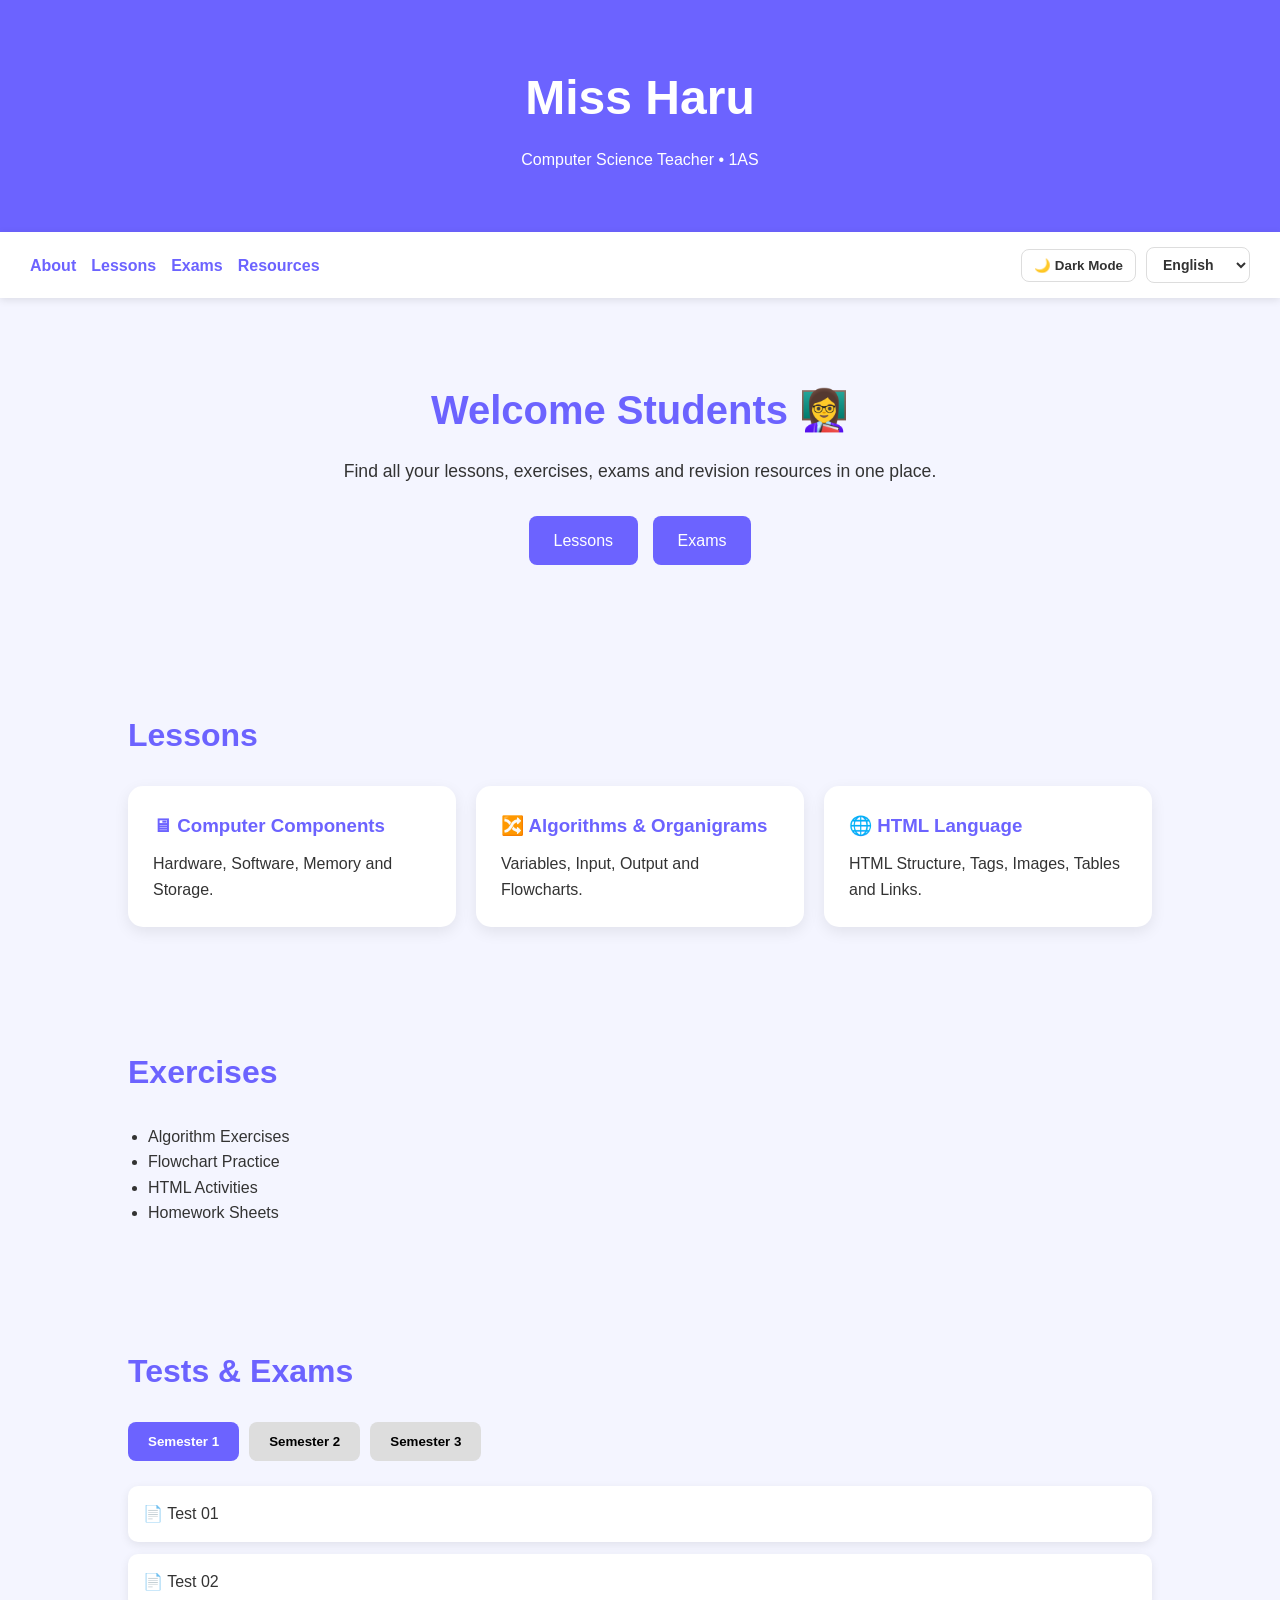
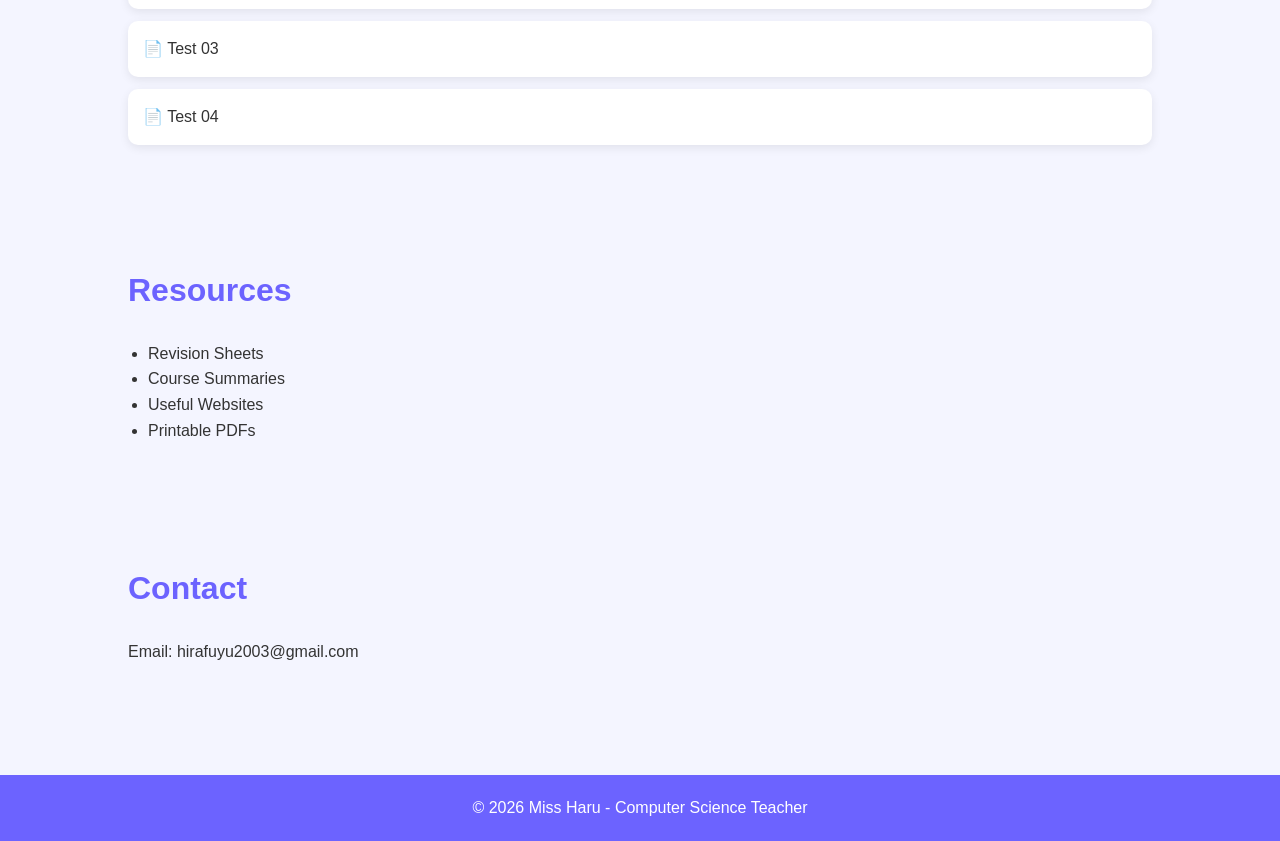
==== commit 2f6b483f: "Remove About section and update About link to about.html page" ====
--- a/index.html
+++ b/index.html
@@ -16,7 +16,7 @@
 <nav>
 
     <div class="nav-links">
-        <a href="#about" data-i18n="nav_about">About</a>
+        <a href="about.html" data-i18n="nav_about">About</a>
         <a href="#lessons" data-i18n="nav_lessons">Lessons</a>
         <a href="#exams" data-i18n="nav_exams">Exams</a>
         <a href="#resources" data-i18n="nav_resources">Resources</a>
@@ -50,15 +50,6 @@
     </div>
 </section>
 
-<section id="about">
-    <h2 data-i18n="about_h2">About Miss Haru</h2>
-    <p data-i18n="about_p">
-        Welcome to my educational website for 1AS students.
-        Here you will find course materials, exercises,
-        exams and useful resources for Computer Science.
-    </p>
-</section>
-
 <section id="lessons">
     <h2 data-i18n="lessons_h2">Lessons</h2>
 
@@ -220,4 +211,4 @@
 <script src="script.js"></script>
 
 </body>
-</html>+</html>
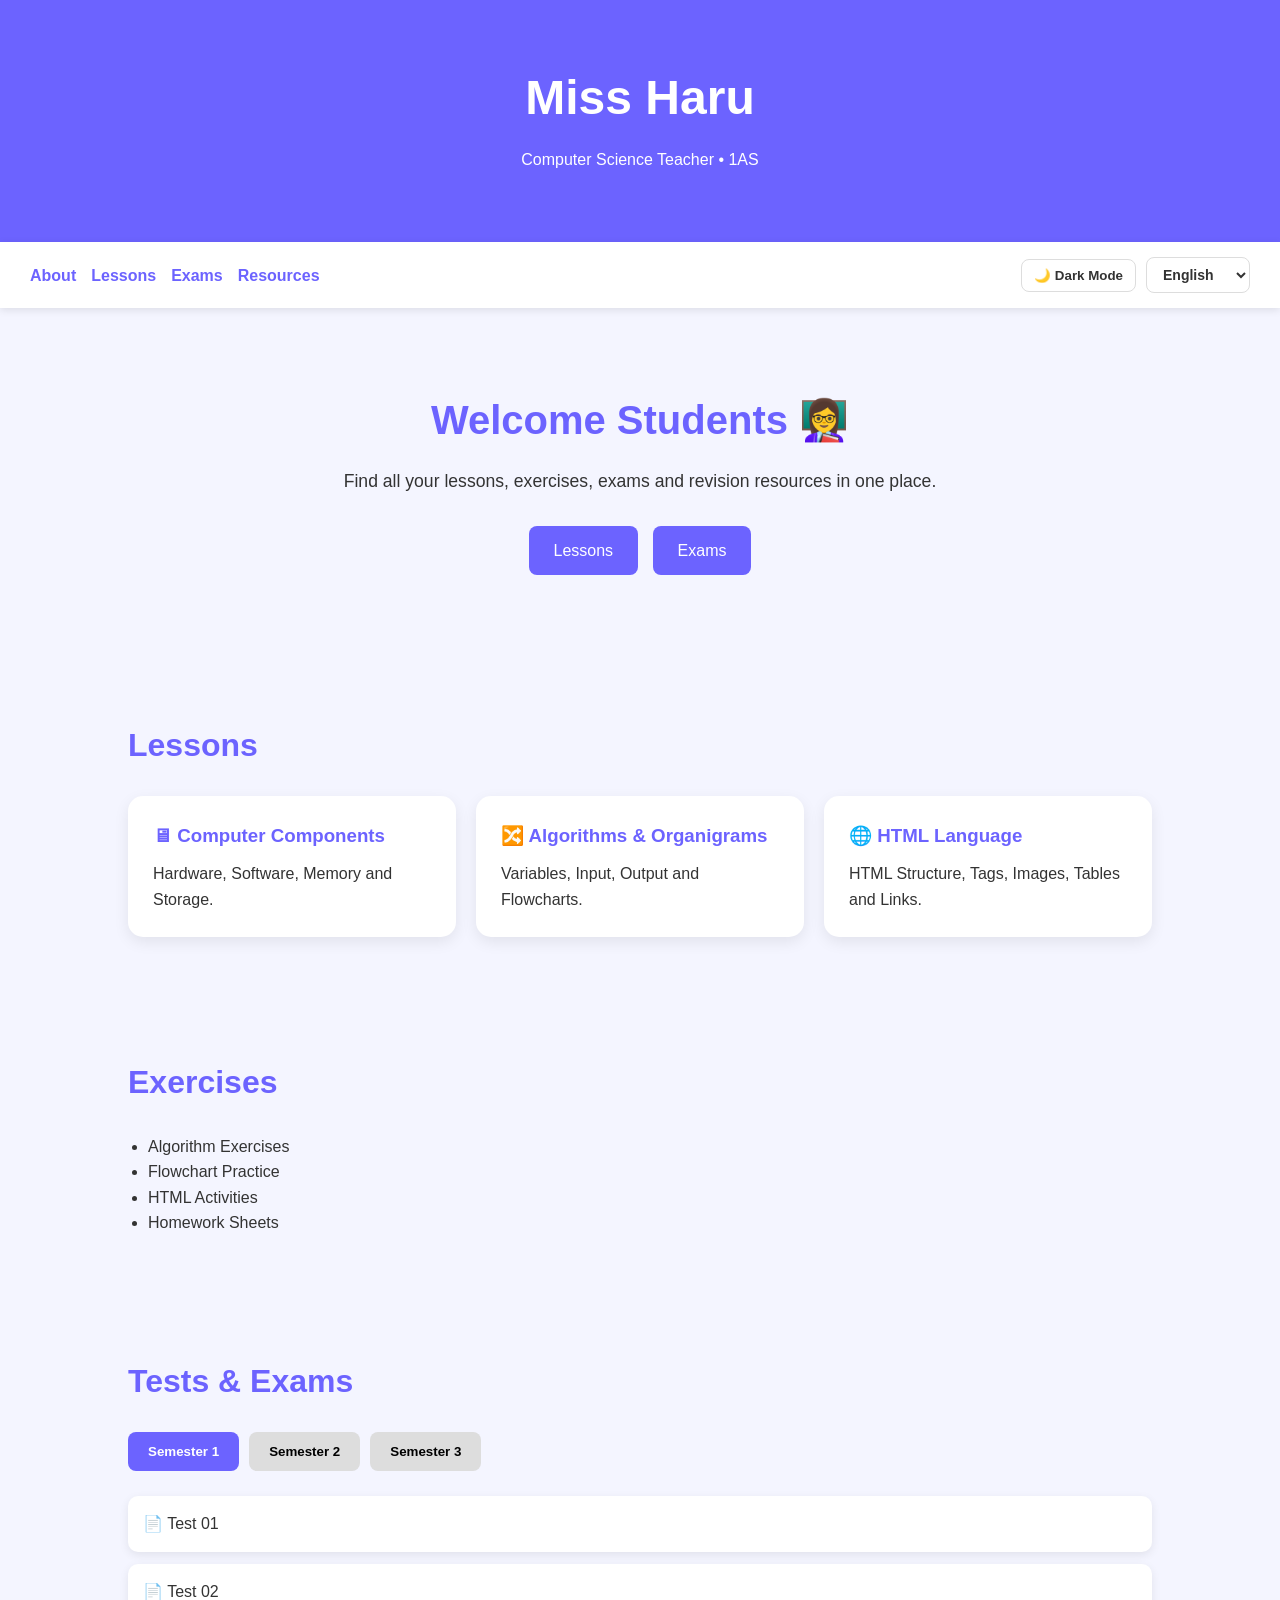
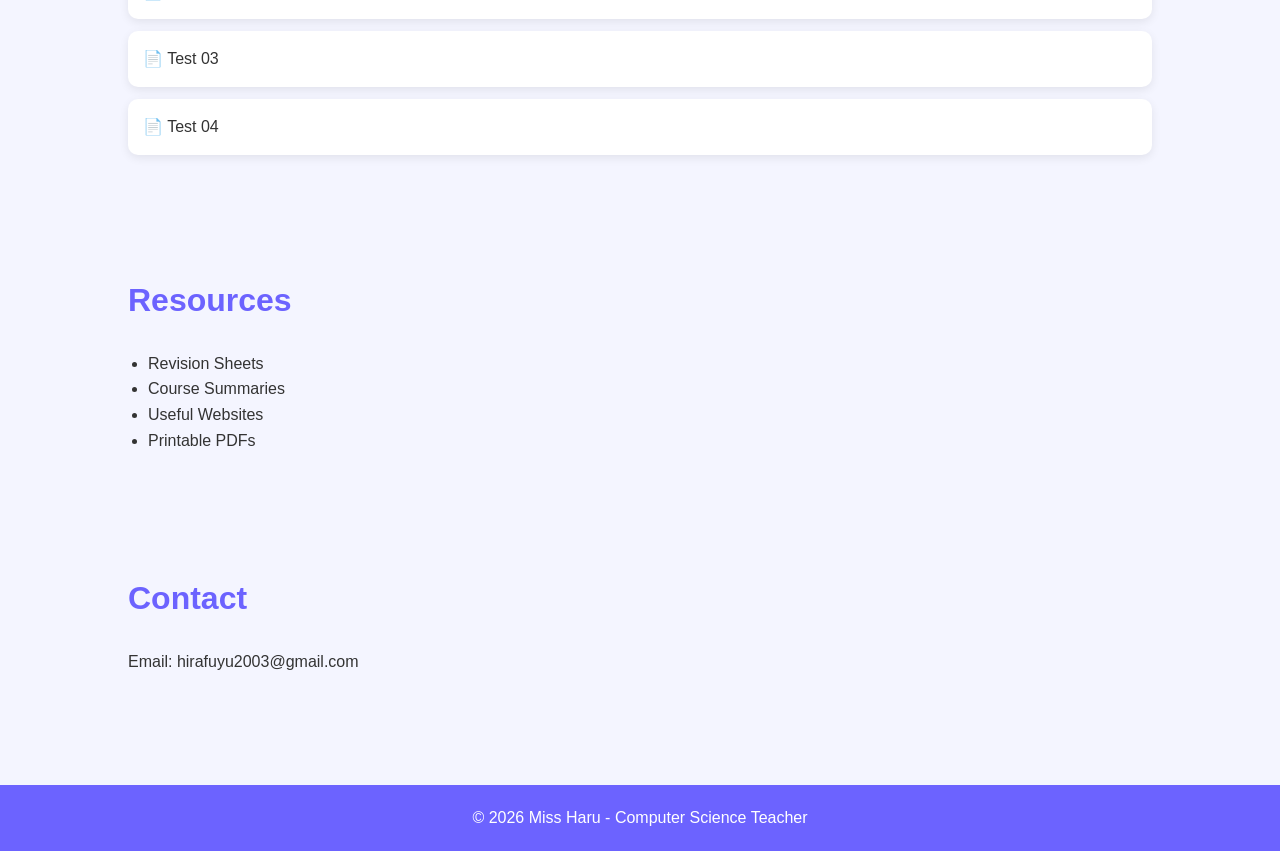
==== commit 1411834e: "Add random dua display from duaa_dataset_arabic.csv" ====
--- a/index.html
+++ b/index.html
@@ -11,6 +11,9 @@
 <header>
     <h1 data-i18n="header_h1">Miss Haru</h1>
     <p data-i18n="header_p">Computer Science Teacher • 1AS</p>
+    <div class="dua-container">
+        <p id="randomDua" class="dua-text" dir="rtl"></p>
+    </div>
 </header>
 
 <nav>
@@ -209,6 +212,7 @@
 
 <script src="translations.js"></script>
 <script src="script.js"></script>
+<script src="dua-loader.js"></script>
 
 </body>
 </html>
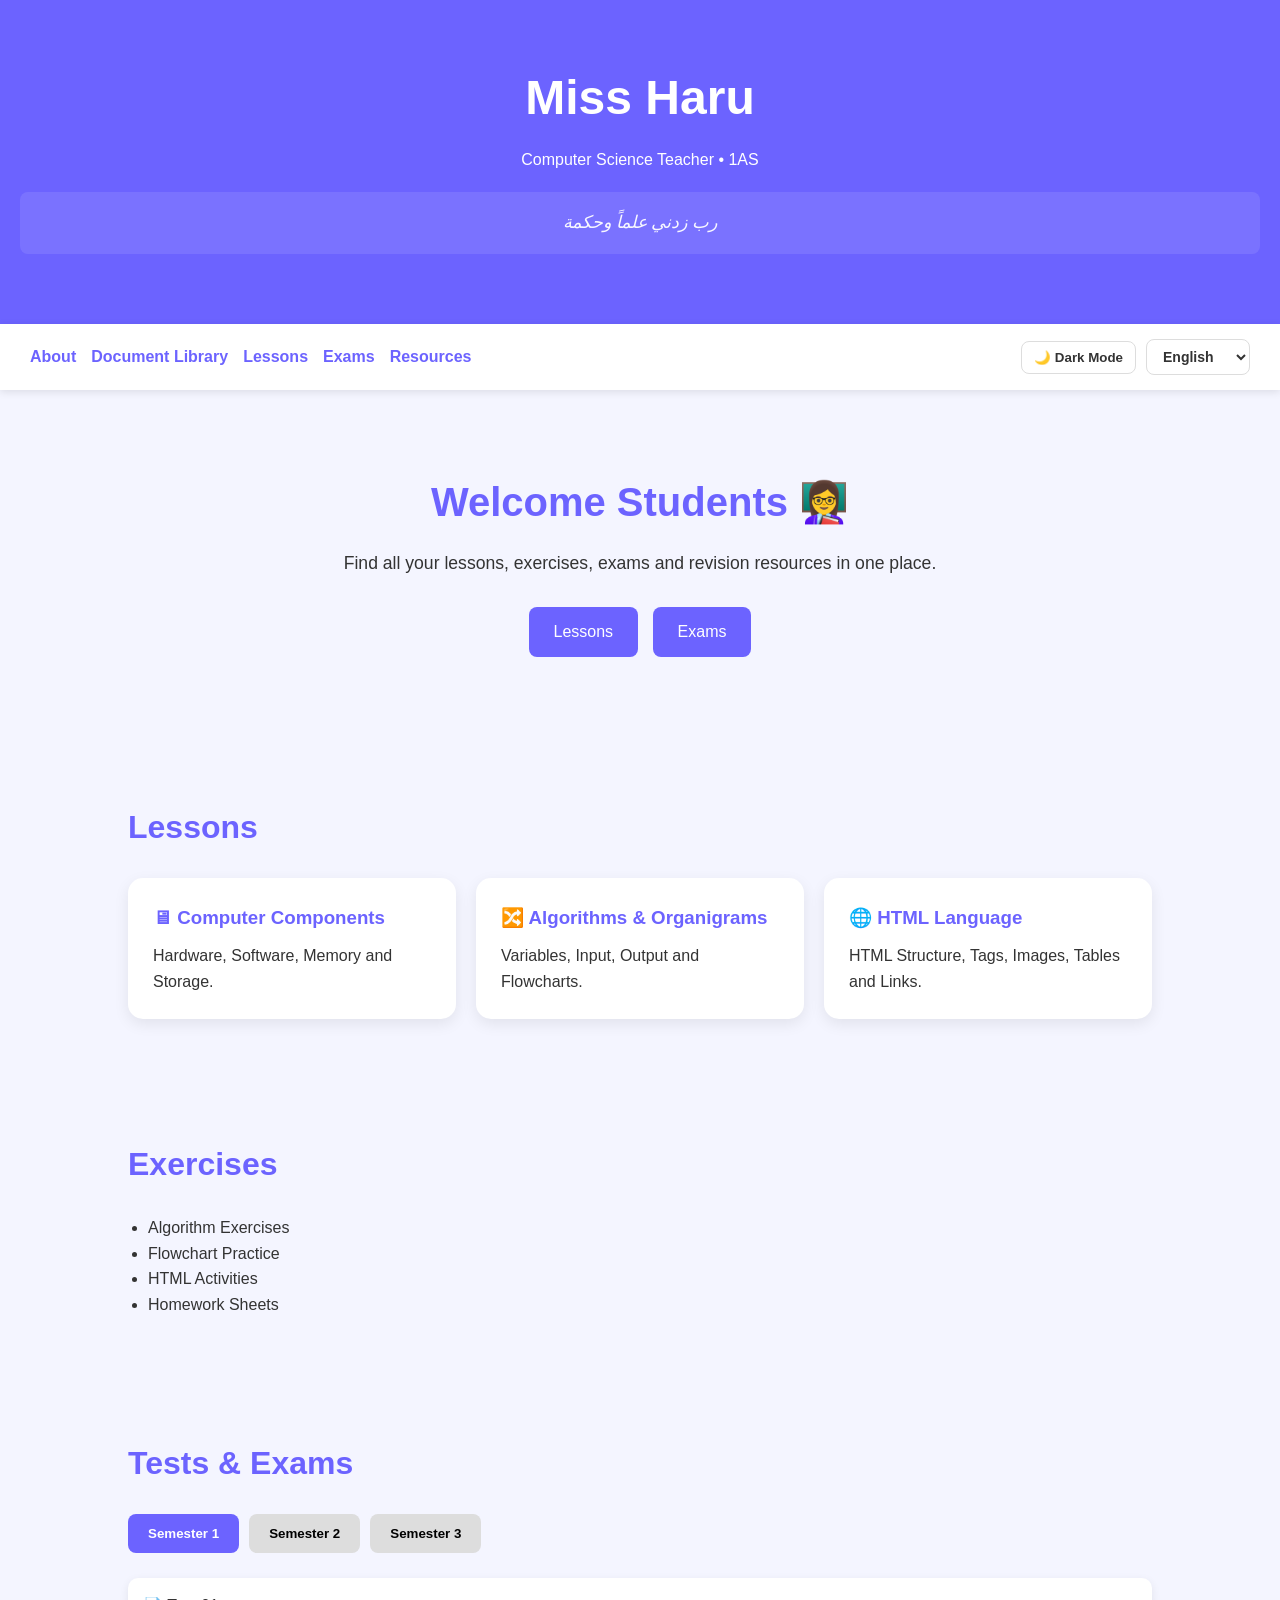
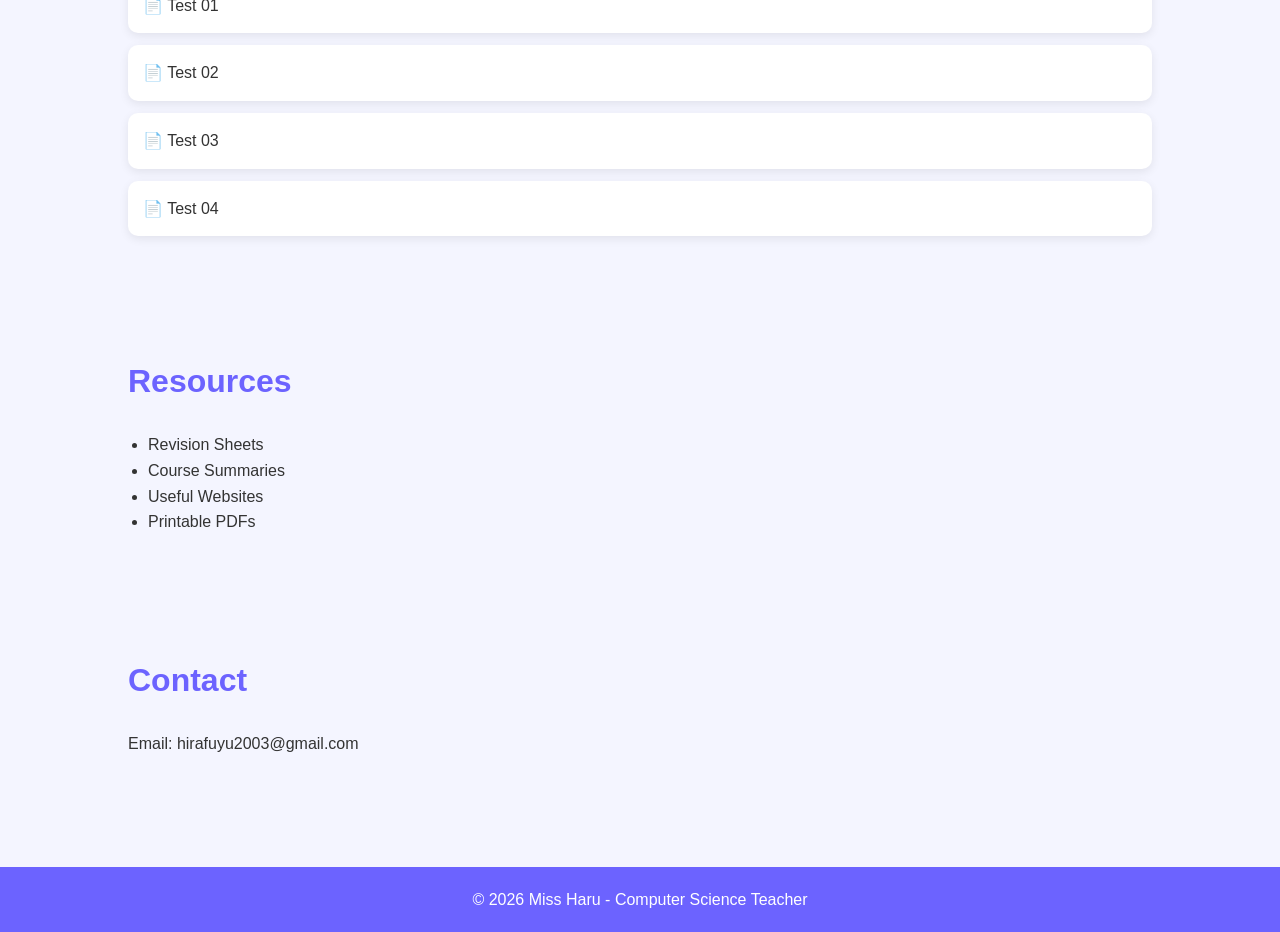
==== commit 74a21e3a: "Add document library navigation to home page" ====
--- a/index.html
+++ b/index.html
@@ -20,6 +20,7 @@
 
     <div class="nav-links">
         <a href="about.html" data-i18n="nav_about">About</a>
+        <a href="library.html" data-i18n="nav_library">Document Library</a>
         <a href="#lessons" data-i18n="nav_lessons">Lessons</a>
         <a href="#exams" data-i18n="nav_exams">Exams</a>
         <a href="#resources" data-i18n="nav_resources">Resources</a>
--- a/style.css
+++ b/style.css
@@ -28,6 +28,21 @@
 
 header p{
     margin-top:10px;
+}
+
+.dua-container{
+    margin-top:20px;
+    font-size:1.1rem;
+    font-style:italic;
+    opacity:0.95;
+}
+
+.dua-text{
+    line-height:1.8;
+    padding:15px;
+    background:rgba(255,255,255,0.1);
+    border-radius:8px;
+    margin:10px 0;
 }
 
 nav{
@@ -293,6 +308,10 @@
     background:#5a52d5;
 }
 
+.dark-mode .dua-text{
+    background:rgba(0,0,0,0.2);
+}
+
 /* Responsive Design */
 @media(max-width:768px){
 
@@ -338,6 +357,11 @@
         font-size: 1.8rem;
     }
 
+    .dua-container{
+        margin-top:15px;
+        font-size:1rem;
+    }
+
 }
 
 /* Arabic RTL Support */
@@ -367,4 +391,4 @@
 
 html[dir="rtl"] .semester-buttons {
     justify-content: flex-end;
-}+}
